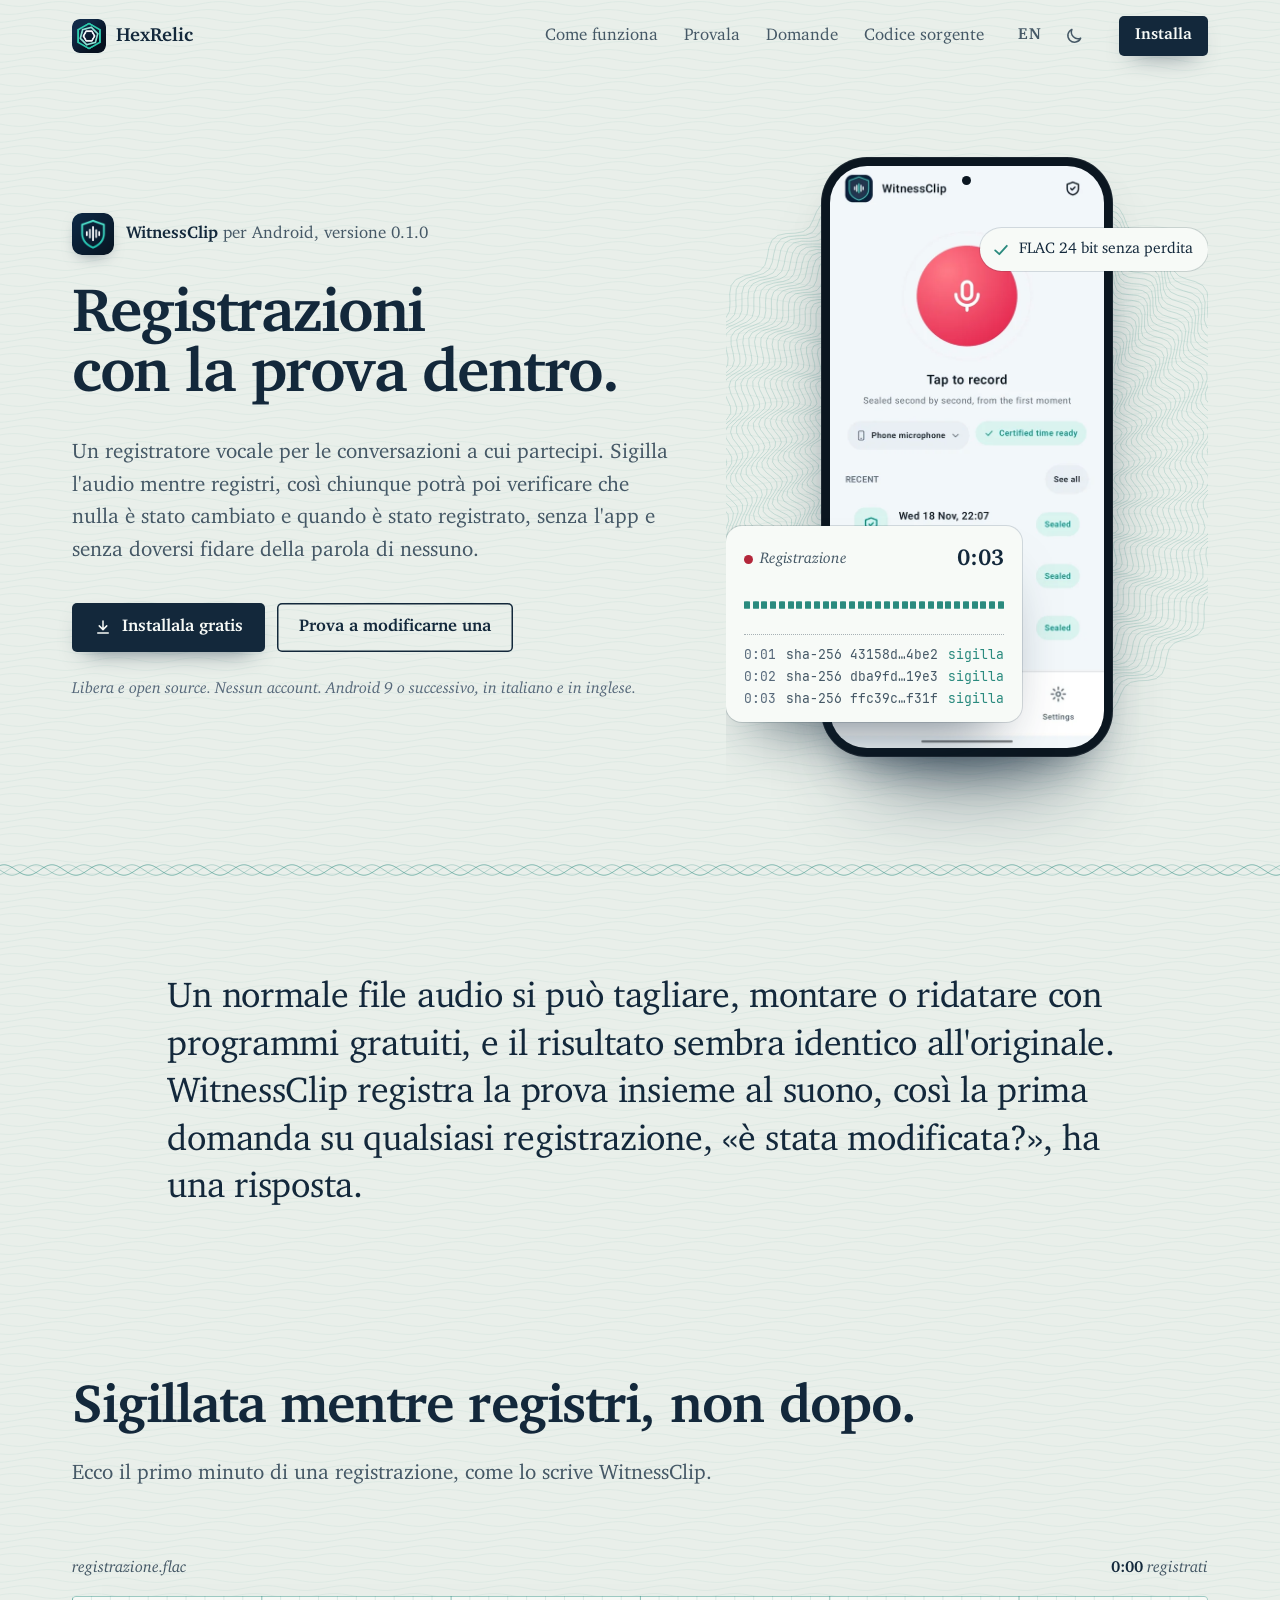
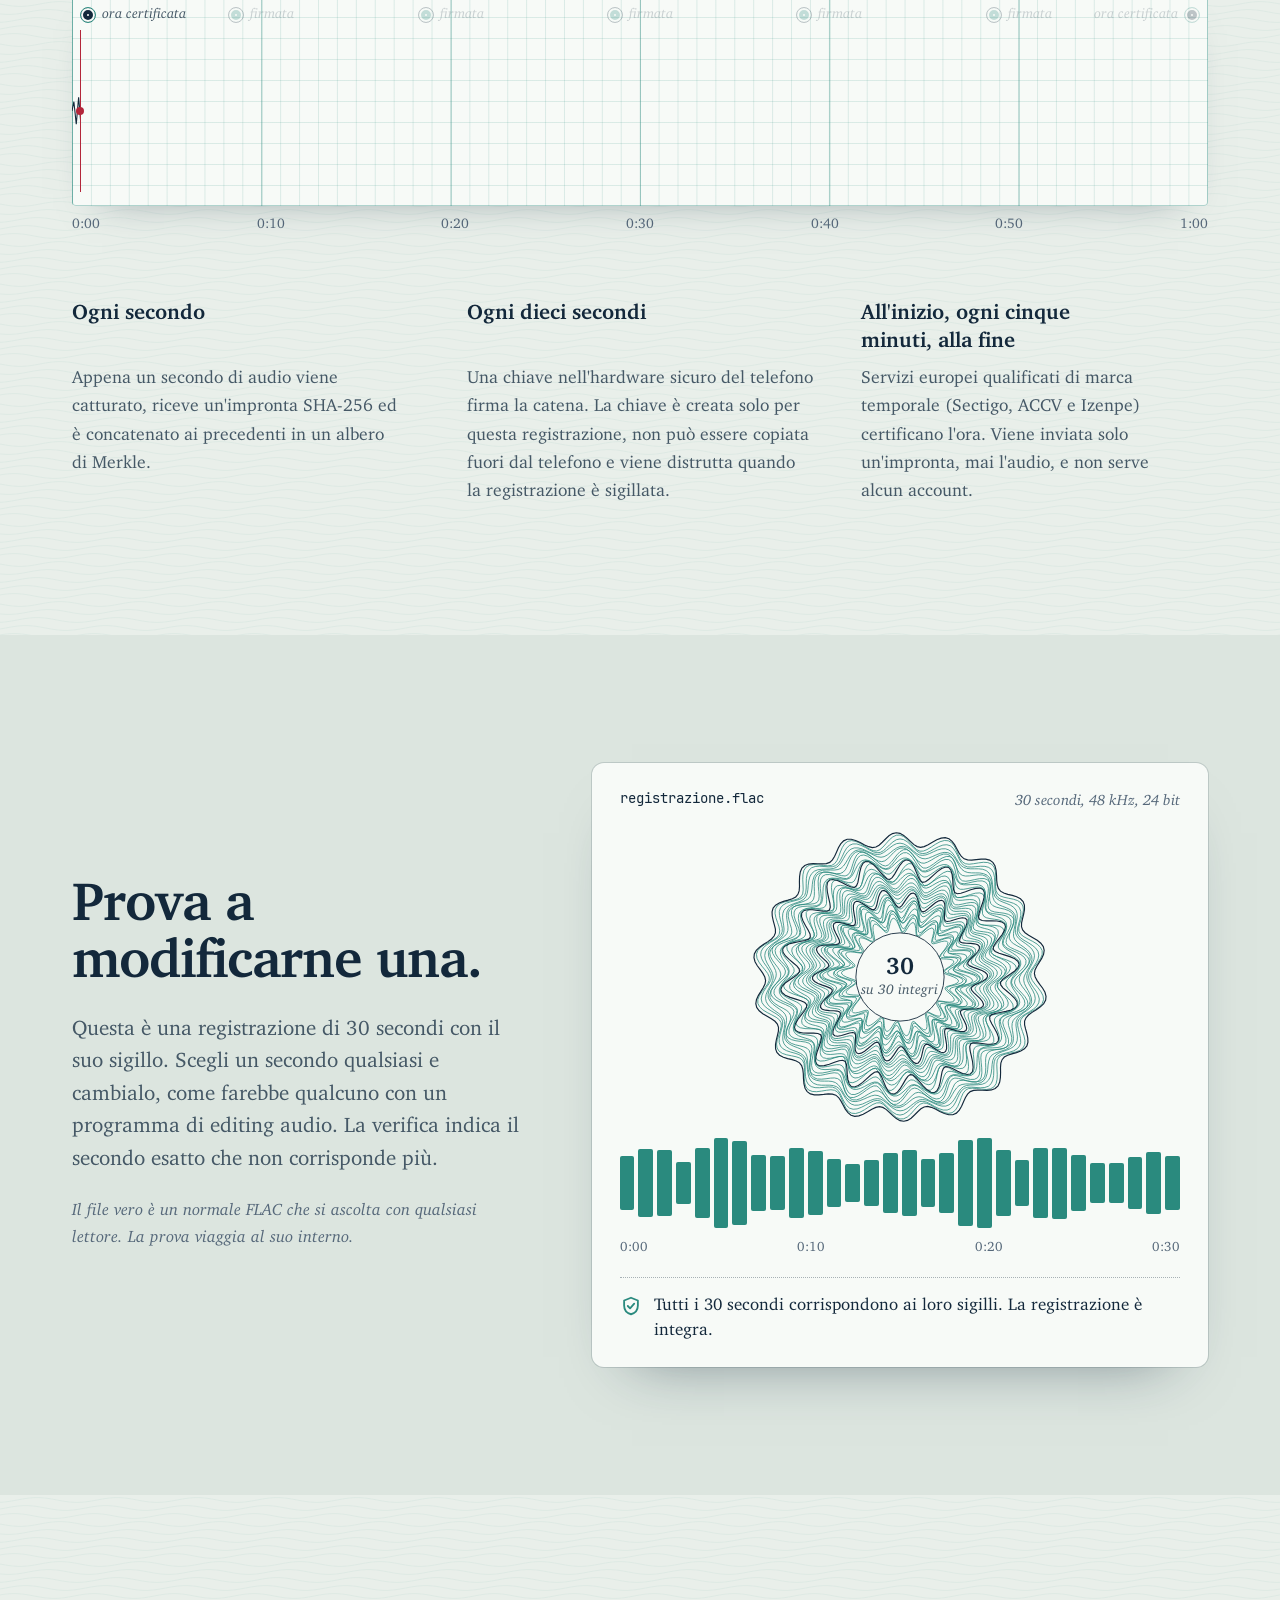
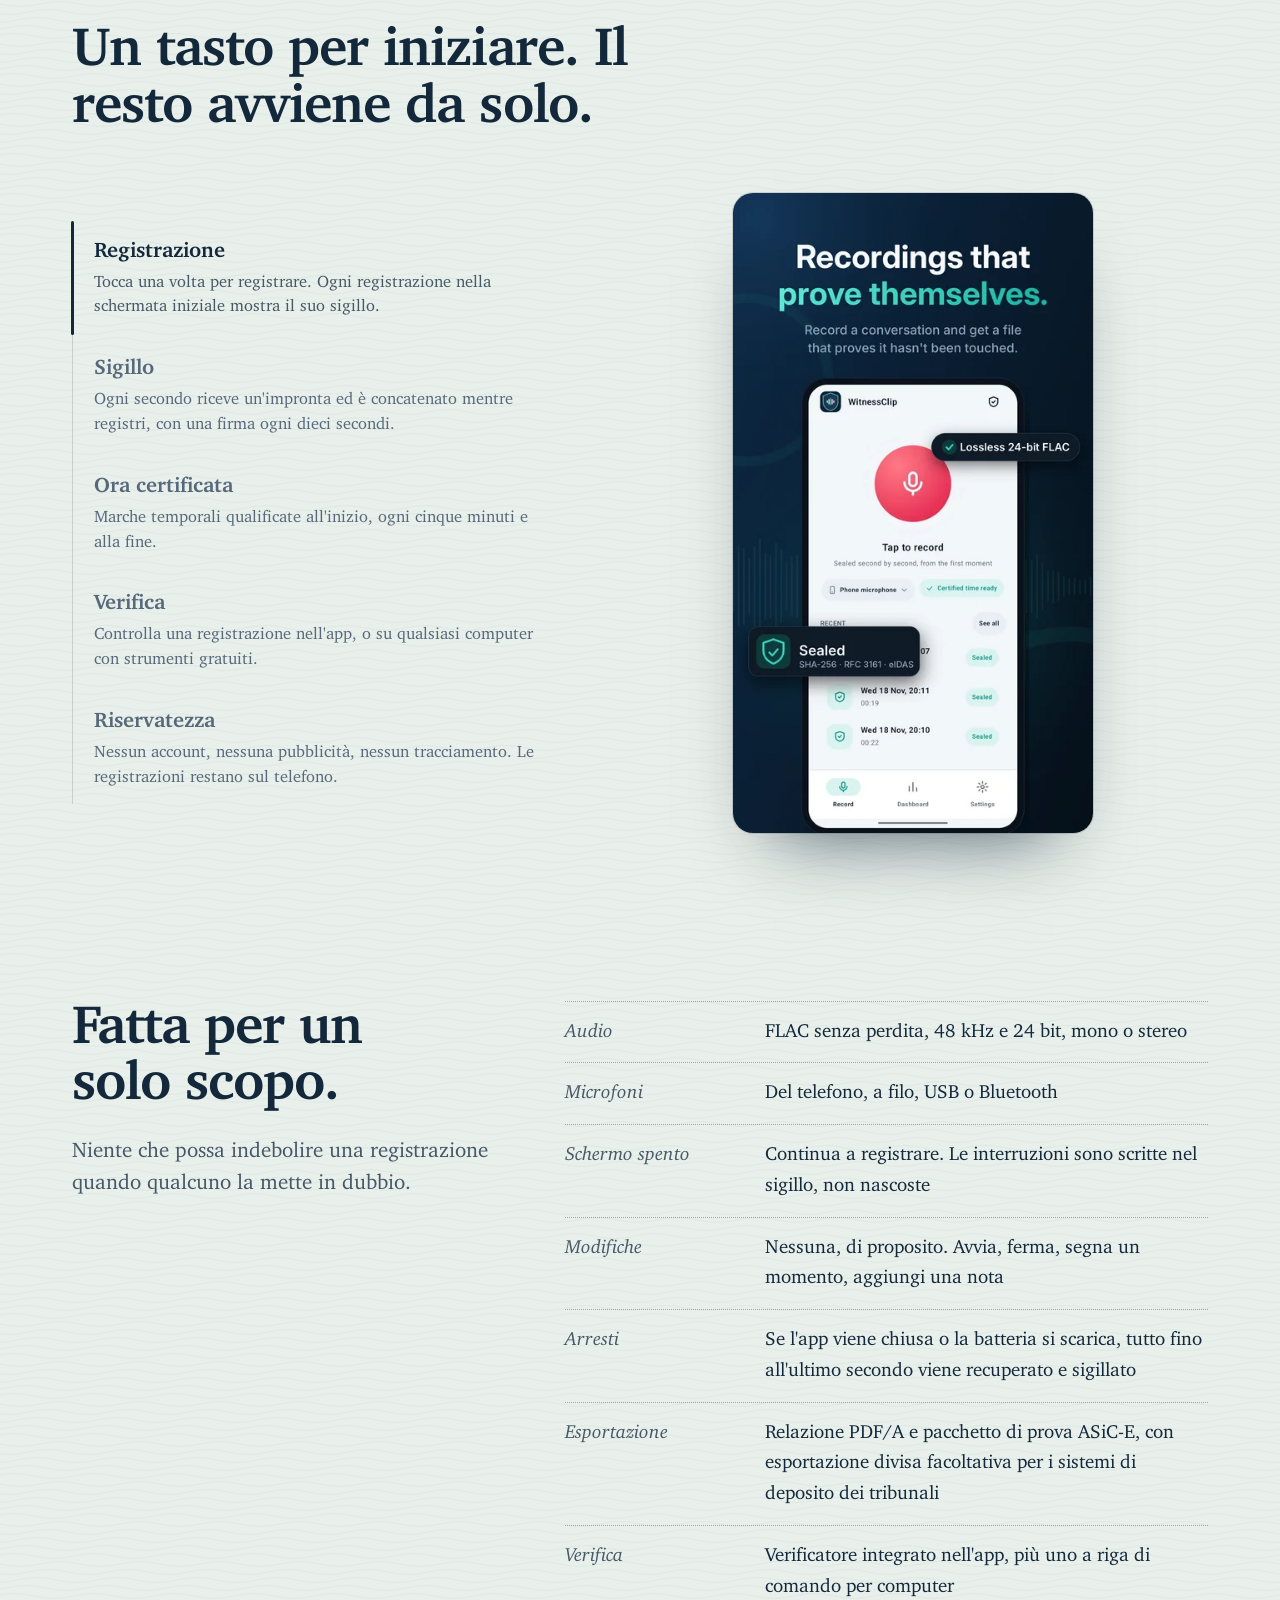
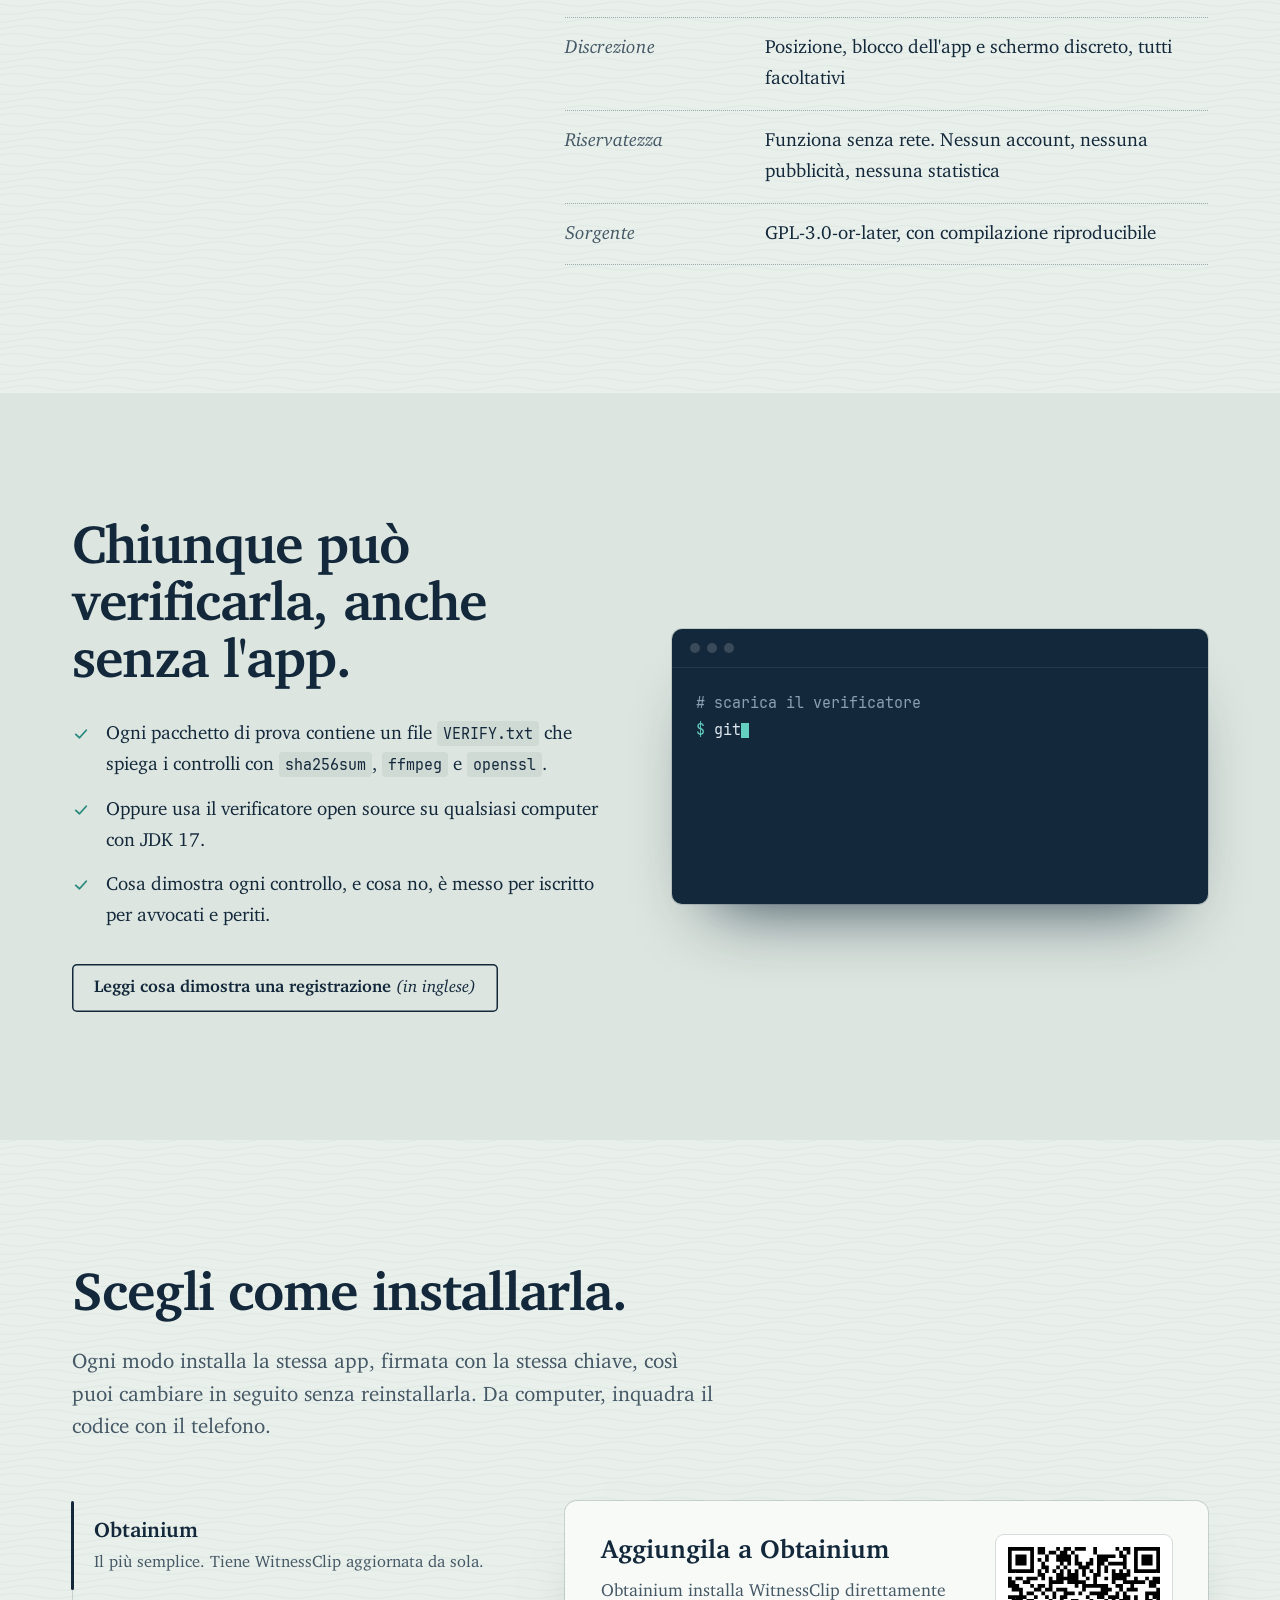
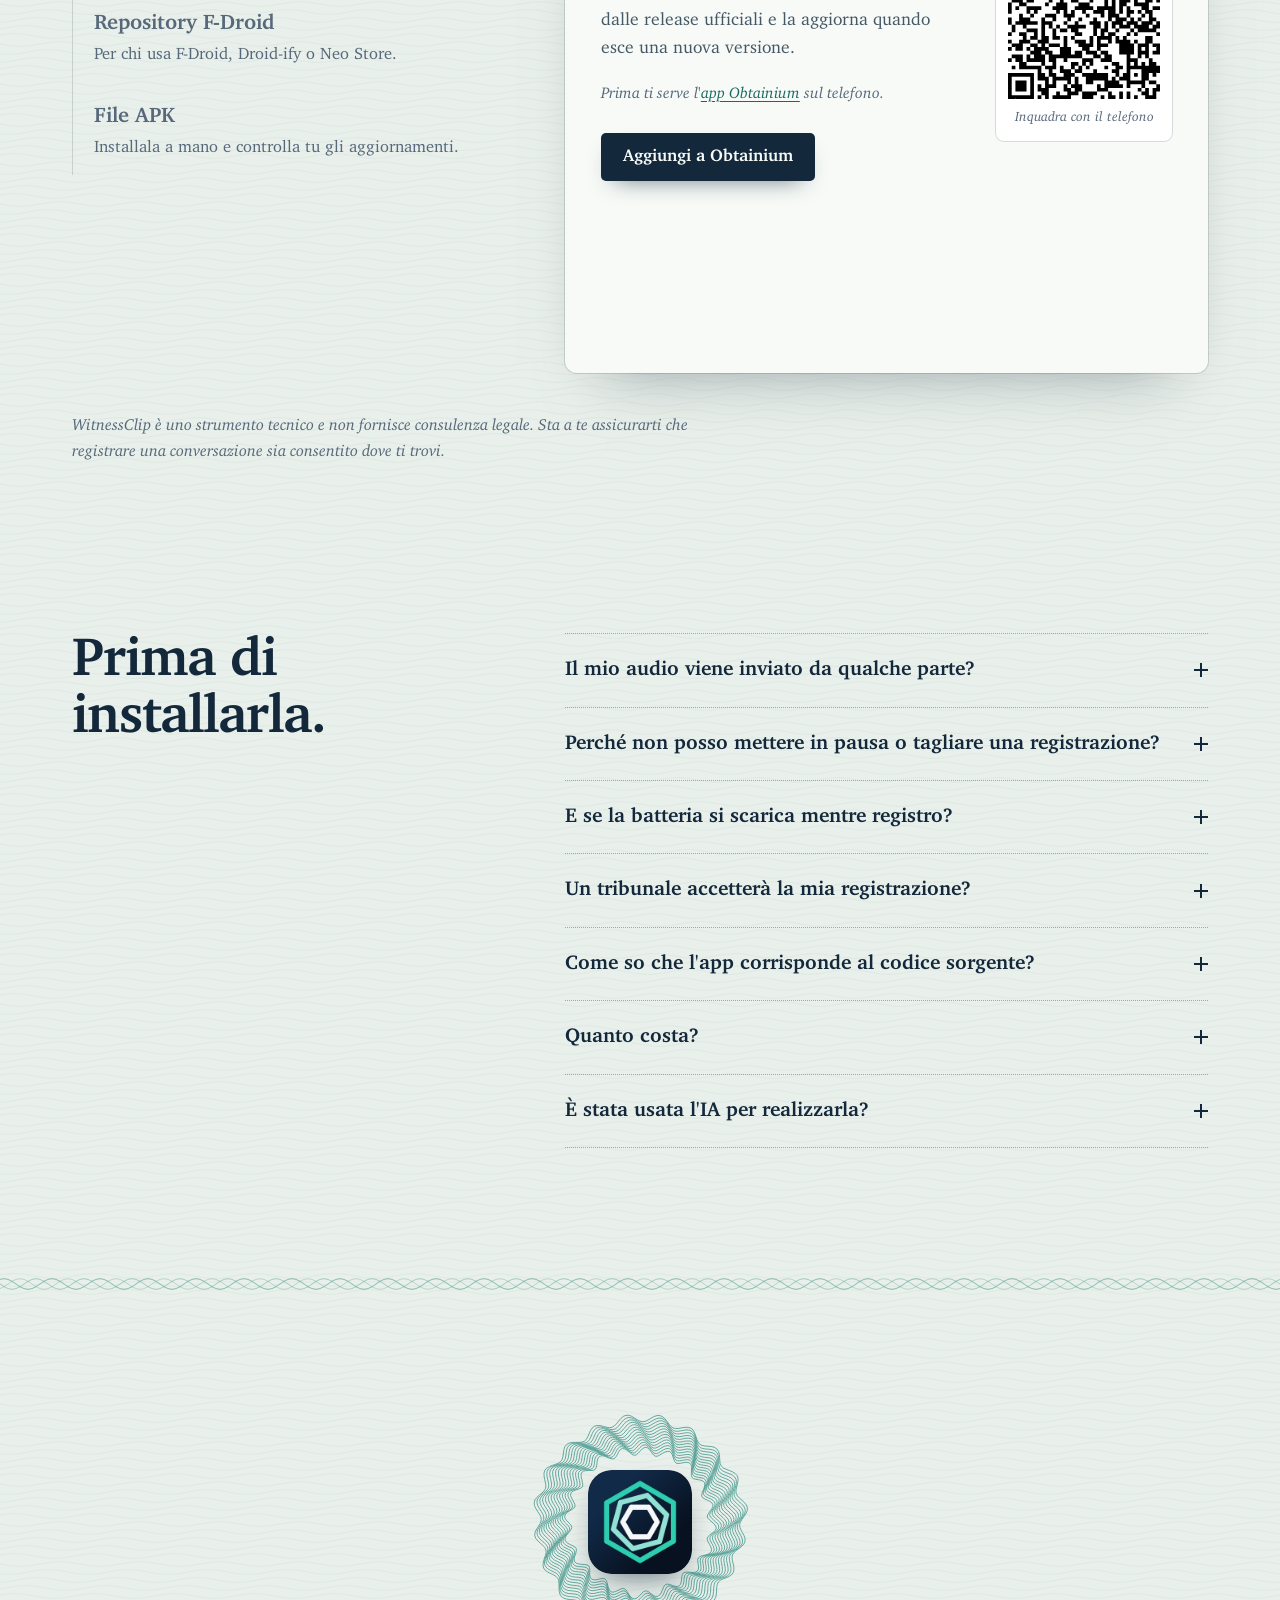
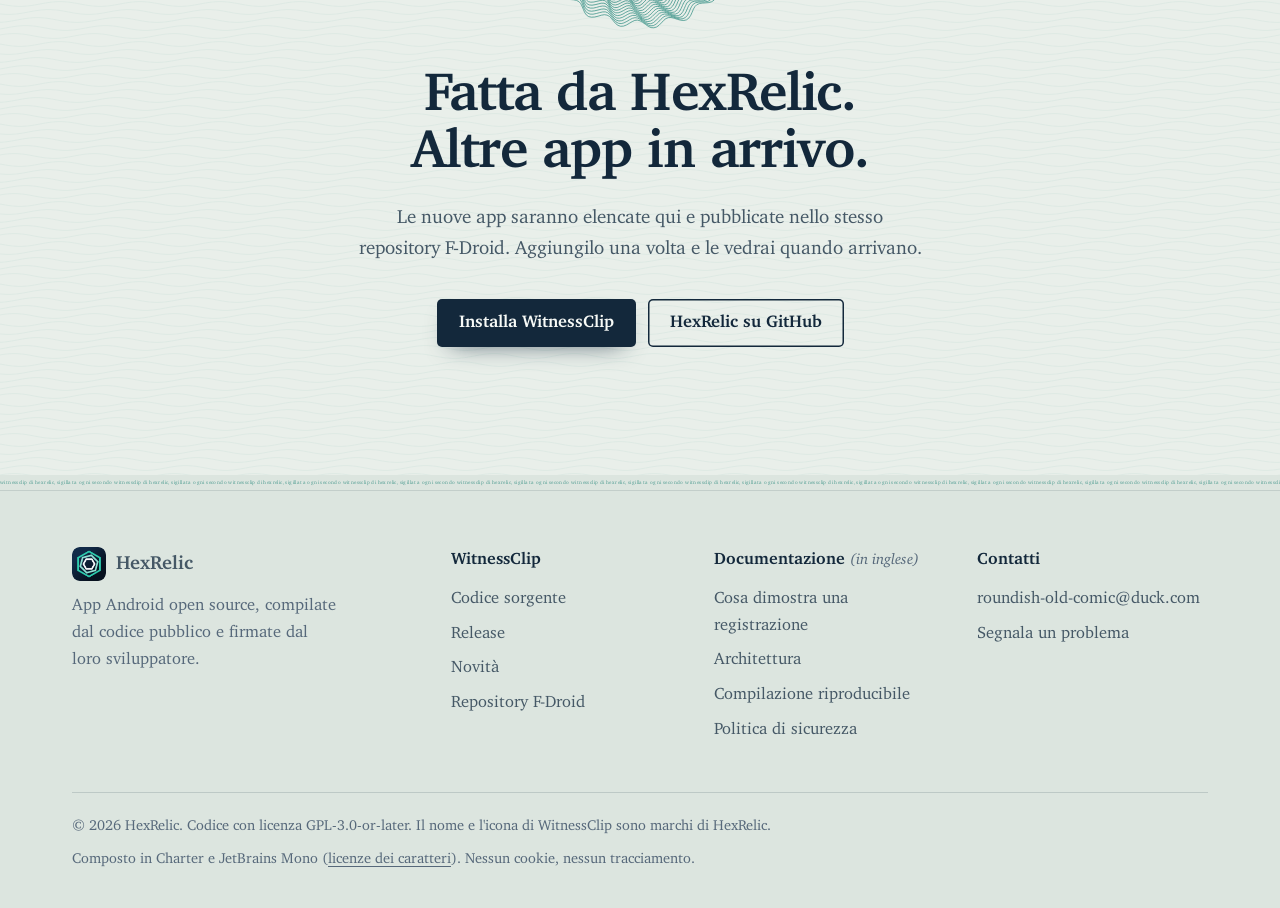
==== it/index.html @ 00e24122 "HexRelic website: WitnessClip landing page in English and Italian Signed-off-by: HexRelic <358402837" ====
<!doctype html>
<html lang="it">
<head>
<meta charset="utf-8">
<meta name="viewport" content="width=device-width, initial-scale=1">
<title>WitnessClip: registratore vocale Android per prove verificabili | HexRelic</title>
<meta name="description" content="WitnessClip è un registratore vocale per Android, libero e open source, che sigilla ogni registrazione con firme hardware e marche temporali qualificate UE, così chiunque può verificare che non è stata modificata.">
<link rel="canonical" href="https://hexrelic.github.io/it/">
<link rel="alternate" hreflang="en" href="https://hexrelic.github.io/">
<link rel="alternate" hreflang="it" href="https://hexrelic.github.io/it/">
<link rel="alternate" hreflang="x-default" href="https://hexrelic.github.io/">
<link rel="icon" type="image/png" href="../favicon.png">
<meta name="theme-color" content="#e9efea" media="(prefers-color-scheme: light)">
<meta name="theme-color" content="#0f1c28" media="(prefers-color-scheme: dark)">

<meta property="og:type" content="website">
<meta property="og:site_name" content="HexRelic">
<meta property="og:locale" content="it_IT">
<meta property="og:locale:alternate" content="en_GB">
<meta property="og:title" content="WitnessClip: registrazioni con la prova dentro">
<meta property="og:description" content="Registratore vocale per Android, libero e open source, che sigilla ogni registrazione così chiunque può verificare che non è stata modificata.">
<meta property="og:url" content="https://hexrelic.github.io/it/">
<meta property="og:image" content="https://hexrelic.github.io/assets/og-image.png">
<meta property="og:image:width" content="1024">
<meta property="og:image:height" content="500">
<meta name="twitter:card" content="summary_large_image">

<script>
/* prima del primo disegno: tema salvato, e inglese per chi lo ha scelto */
(function () {
  var d = document.documentElement; d.classList.add("js");
  try {
    var t = localStorage.getItem("theme"); if (t) d.dataset.theme = t;
    if (localStorage.getItem("lang") === "en") location.replace("../" + location.hash);
  } catch (e) {}
})();
</script>
<link rel="preload" href="../fonts/charter-bold.woff2" as="font" type="font/woff2" crossorigin>
<link rel="preload" href="../fonts/charter-regular.woff2" as="font" type="font/woff2" crossorigin>
<link rel="stylesheet" href="../assets/site.css">

<script type="application/ld+json">
{
  "@context": "https://schema.org",
  "@type": "SoftwareApplication",
  "name": "WitnessClip",
  "operatingSystem": "Android 9+",
  "applicationCategory": "UtilitiesApplication",
  "description": "Registratore vocale per Android che sigilla ogni registrazione con firme hardware e marche temporali qualificate UE, così chiunque può verificare che non è stata modificata.",
  "url": "https://hexrelic.github.io/it/",
  "image": "https://hexrelic.github.io/assets/witnessclip-icon.png",
  "screenshot": "https://hexrelic.github.io/assets/shot-1.webp",
  "downloadUrl": "https://github.com/HexRelic/WitnessClip/releases",
  "softwareVersion": "0.1.0",
  "inLanguage": ["it", "en"],
  "license": "https://www.gnu.org/licenses/gpl-3.0.html",
  "isAccessibleForFree": true,
  "offers": { "@type": "Offer", "price": "0", "priceCurrency": "EUR" },
  "author": { "@type": "Person", "name": "HexRelic", "url": "https://github.com/HexRelic" }
}
</script>
</head>
<body>

<header class="top" id="top-bar">
  <div class="wrap">
    <a class="brand" href="#"><img src="../assets/hexrelic-seal.png" width="256" height="256" alt="">HexRelic</a>
    <nav aria-label="Principale">
      <a href="#how">Come funziona</a>
      <a href="#try">Provala</a>
      <a href="#faq">Domande</a>
      <a class="keep" href="https://github.com/HexRelic/WitnessClip">Codice sorgente</a>
    </nav>
    <div class="prefs">
      <a class="lang" href="../" hreflang="en" lang="en" data-lang="en" title="Read in English" aria-label="Read in English">EN</a>
      <button class="theme" id="theme" type="button" aria-label="Cambia tema">
        <svg class="moon" viewBox="0 0 24 24" aria-hidden="true"><path d="M20 14.5A8 8 0 0 1 9.5 4a8 8 0 1 0 10.5 10.5z"/></svg>
        <svg class="sun" viewBox="0 0 24 24" aria-hidden="true"><circle cx="12" cy="12" r="4"/><path d="M12 2.5v2M12 19.5v2M2.5 12h2M19.5 12h2M5.3 5.3l1.4 1.4M17.3 17.3l1.4 1.4M5.3 18.7l1.4-1.4M17.3 6.7l1.4-1.4"/></svg>
      </button>
    </div>
    <a class="btn btn-ink btn-sm" href="#install">Installa</a>
  </div>
</header>

<main>

  <!-- hero -->
  <div class="hero">
    <div class="wrap">
      <div>
        <div class="app"><img src="../assets/witnessclip-icon.png" width="192" height="192" alt=""><span><b>WitnessClip</b> per Android, versione 0.1.0</span></div>
        <h1><span>Registrazioni</span> <span>con la prova dentro.</span></h1>
        <p class="lead">Un registratore vocale per le conversazioni a cui partecipi. Sigilla l'audio mentre registri,
          così chiunque potrà poi verificare che nulla è stato cambiato e quando è stato registrato, senza l'app e
          senza doversi fidare della parola di nessuno.</p>
        <div class="ctas">
          <a class="btn btn-ink" href="#install"><svg viewBox="0 0 24 24" aria-hidden="true"><path d="M12 4v11M7 10.5l5 5 5-5M5 20h14"/></svg>Installala gratis</a>
          <a class="btn btn-line" href="#try">Prova a modificarne una</a>
        </div>
        <p class="fine">Libera e open source. Nessun account. Android 9 o successivo, in italiano e in inglese.</p>
      </div>

      <figure class="hero-visual" id="hero-visual">
        <svg class="watermark" viewBox="-320 -320 640 640" aria-hidden="true"><g id="watermark"></g></svg>
        <div class="phone"><img src="../assets/screen-record.webp" width="564" height="1197" fetchpriority="high"
          alt="Schermata iniziale di WitnessClip: un grande tasto per registrare, il microfono scelto e le registrazioni recenti segnate come sigillate"></div>
        <div class="chip" aria-hidden="true"><svg viewBox="0 0 24 24"><path d="M5 12.5 10 17l9-10"/></svg>FLAC 24 bit senza perdita</div>
        <div class="live" aria-hidden="true">
          <div class="live-top"><span class="rec"><i></i>Registrazione</span><span class="live-clock" id="live-clock">0:00</span></div>
          <div class="live-wave" id="live-wave"></div>
          <ul class="live-log" id="live-log"></ul>
        </div>
      </figure>
    </div>
  </div>

  <div class="band" aria-hidden="true"></div>

  <div class="statement">
    <div class="wrap">
      <p>Un normale file audio si può tagliare, montare o ridatare con programmi gratuiti, e il risultato sembra
        identico all'originale. WitnessClip registra la prova insieme al suono, così la prima domanda su qualsiasi
        registrazione, «è stata modificata?», ha una risposta.</p>
    </div>
  </div>

  <!-- come funziona -->
  <section class="sec" id="how">
    <div class="wrap">
      <h2>Sigillata mentre registri, non dopo.</h2>
      <p class="lede">Ecco il primo minuto di una registrazione, come lo scrive WitnessClip.</p>

      <div class="chart" id="chart">
        <div class="chart-head"><span>registrazione.flac</span><span id="chart-state"><b>0:00</b> registrati</span></div>
        <div class="paper" id="paper">
          <svg class="trace" viewBox="0 0 1200 140" preserveAspectRatio="none" aria-hidden="true">
            <defs><clipPath id="trace-clip"><rect id="trace-rect" x="0" y="0" width="0" height="140"/></clipPath></defs>
            <path id="trace-path" clip-path="url(#trace-clip)" d=""/>
          </svg>
          <div class="pen" id="pen" style="left:0"></div>
        </div>
        <div class="axis"><span>0:00</span><span>0:10</span><span>0:20</span><span>0:30</span><span>0:40</span><span>0:50</span><span>1:00</span></div>
        <div class="legend" aria-hidden="true"><span><i class="ts"></i>ora certificata</span><span><i></i>firmata</span></div>
      </div>

      <div class="cadence">
        <div>
          <h3>Ogni secondo</h3>
          <p>Appena un secondo di audio viene catturato, riceve un'impronta SHA-256 ed è concatenato ai precedenti
            in un albero di Merkle.</p>
        </div>
        <div>
          <h3>Ogni dieci secondi</h3>
          <p>Una chiave nell'hardware sicuro del telefono firma la catena. La chiave è creata solo per questa
            registrazione, non può essere copiata fuori dal telefono e viene distrutta quando la registrazione è
            sigillata.</p>
        </div>
        <div>
          <h3>All'inizio, ogni cinque minuti, alla fine</h3>
          <p>Servizi europei qualificati di marca temporale (Sectigo, ACCV e Izenpe) certificano l'ora. Viene
            inviata solo un'impronta, mai l'audio, e non serve alcun account.</p>
        </div>
      </div>
    </div>
  </section>

  <!-- provala -->
  <section class="sec try" id="try">
    <div class="wrap">
      <div>
        <h2>Prova a modificarne una.</h2>
        <p class="lede">Questa è una registrazione di 30 secondi con il suo sigillo. Scegli un secondo qualsiasi e
          cambialo, come farebbe qualcuno con un programma di editing audio. La verifica indica il secondo esatto
          che non corrisponde più.</p>
        <p class="hint">Il file vero è un normale FLAC che si ascolta con qualsiasi lettore. La prova viaggia al suo
          interno.</p>
      </div>
      <div class="bench">
        <div class="bench-top"><b>registrazione.flac</b><span>30 secondi, 48 kHz, 24 bit</span></div>
        <div class="mini-box">
          <svg class="rosette" viewBox="-170 -170 340 340" aria-hidden="true">
            <g class="rings" id="mini-rings"></g>
            <circle class="disc" r="50"/>
          </svg>
          <div class="mini-dial" aria-hidden="true"><span><b id="mini-n">30</b>su 30 integri</span></div>
          <div class="stamp" id="stamp" aria-hidden="true"></div>
        </div>
        <div class="wave" id="wave" role="group" aria-label="I secondi della registrazione. Attivane uno per modificarlo."></div>
        <div class="wave-axis" aria-hidden="true"><span>0:00</span><span>0:10</span><span>0:20</span><span>0:30</span></div>
        <div class="verdict" id="verdict" aria-live="polite">
          <svg viewBox="0 0 24 24" id="v-icon" aria-hidden="true"><path d="M12 3l7.5 3v5.5c0 4.6-3.2 8.3-7.5 9.5-4.3-1.2-7.5-4.9-7.5-9.5V6z"/><path d="M8.5 12l2.5 2.5 4.5-5"/></svg>
          <span class="msg" id="v-msg">Tutti i 30 secondi corrispondono ai loro sigilli. La registrazione è integra.</span>
          <button type="button" id="v-reset" hidden>Annulla le modifiche</button>
        </div>
      </div>
    </div>
  </section>

  <!-- schermate -->
  <section class="sec screens">
    <div class="wrap">
      <h2>Un tasto per iniziare. Il resto avviene da solo.</h2>
      <div class="viewer-wrap">
        <div class="tabs" role="tablist" aria-label="Schermate dell'app" aria-orientation="vertical" id="shot-tabs">
          <span class="ind" aria-hidden="true"></span>
          <button role="tab" id="st-1" aria-controls="sf-1" aria-selected="true"><b>Registrazione</b><span>Tocca una volta per registrare. Ogni registrazione nella schermata iniziale mostra il suo sigillo.</span></button>
          <button role="tab" id="st-2" aria-controls="sf-2" aria-selected="false" tabindex="-1"><b>Sigillo</b><span>Ogni secondo riceve un'impronta ed è concatenato mentre registri, con una firma ogni dieci secondi.</span></button>
          <button role="tab" id="st-3" aria-controls="sf-3" aria-selected="false" tabindex="-1"><b>Ora certificata</b><span>Marche temporali qualificate all'inizio, ogni cinque minuti e alla fine.</span></button>
          <button role="tab" id="st-4" aria-controls="sf-4" aria-selected="false" tabindex="-1"><b>Verifica</b><span>Controlla una registrazione nell'app, o su qualsiasi computer con strumenti gratuiti.</span></button>
          <button role="tab" id="st-5" aria-controls="sf-5" aria-selected="false" tabindex="-1"><b>Riservatezza</b><span>Nessun account, nessuna pubblicità, nessun tracciamento. Le registrazioni restano sul telefono.</span></button>
        </div>
        <div class="viewer">
          <figure class="active" id="sf-1" role="tabpanel" aria-labelledby="st-1"><img src="../assets/shot-1.webp" width="432" height="768" loading="lazy" alt="Schermata iniziale con il tasto per registrare e un elenco di registrazioni sigillate"><figcaption><b>Registrazione</b>Tocca una volta per registrare. Ogni registrazione mostra il suo sigillo.</figcaption></figure>
          <figure id="sf-2" role="tabpanel" aria-labelledby="st-2"><img src="../assets/shot-2.webp" width="432" height="768" loading="lazy" alt="Schermata di registrazione con un'impronta per ogni secondo"><figcaption><b>Sigillo</b>Ogni secondo con la sua impronta, firmato ogni dieci secondi.</figcaption></figure>
          <figure id="sf-3" role="tabpanel" aria-labelledby="st-3"><img src="../assets/shot-3.webp" width="432" height="768" loading="lazy" alt="Ore certificate da servizi qualificati UE"><figcaption><b>Ora certificata</b>Marche temporali qualificate all'inizio, ogni cinque minuti e alla fine.</figcaption></figure>
          <figure id="sf-4" role="tabpanel" aria-labelledby="st-4"><img src="../assets/shot-4.webp" width="432" height="768" loading="lazy" alt="Verifica di una registrazione: originale, nemmeno un campione modificato"><figcaption><b>Verifica</b>Nell'app, o su qualsiasi computer con strumenti gratuiti.</figcaption></figure>
          <figure id="sf-5" role="tabpanel" aria-labelledby="st-5"><img src="../assets/shot-5.webp" width="432" height="768" loading="lazy" alt="Impostazioni: nessun account, nessuna pubblicità, nessun tracciamento, funziona senza rete"><figcaption><b>Riservatezza</b>Nessun account, nessuna pubblicità, nessun tracciamento.</figcaption></figure>
        </div>
      </div>
    </div>
  </section>

  <!-- caratteristiche -->
  <section class="sec" id="features" style="padding-top:40px">
    <div class="wrap spec-wrap">
      <div>
        <h2>Fatta per un solo scopo.</h2>
        <p class="lede">Niente che possa indebolire una registrazione quando qualcuno la mette in dubbio.</p>
      </div>
      <dl class="spec">
        <div><dt>Audio</dt><dd>FLAC senza perdita, 48 kHz e 24 bit, mono o stereo</dd></div>
        <div><dt>Microfoni</dt><dd>Del telefono, a filo, USB o Bluetooth</dd></div>
        <div><dt>Schermo spento</dt><dd>Continua a registrare. Le interruzioni sono scritte nel sigillo, non nascoste</dd></div>
        <div><dt>Modifiche</dt><dd>Nessuna, di proposito. Avvia, ferma, segna un momento, aggiungi una nota</dd></div>
        <div><dt>Arresti</dt><dd>Se l'app viene chiusa o la batteria si scarica, tutto fino all'ultimo secondo viene recuperato e sigillato</dd></div>
        <div><dt>Esportazione</dt><dd>Relazione PDF/A e pacchetto di prova ASiC-E, con esportazione divisa facoltativa per i sistemi di deposito dei tribunali</dd></div>
        <div><dt>Verifica</dt><dd>Verificatore integrato nell'app, più uno a riga di comando per computer</dd></div>
        <div><dt>Discrezione</dt><dd>Posizione, blocco dell'app e schermo discreto, tutti facoltativi</dd></div>
        <div><dt>Riservatezza</dt><dd>Funziona senza rete. Nessun account, nessuna pubblicità, nessuna statistica</dd></div>
        <div><dt>Sorgente</dt><dd>GPL-3.0-or-later, con compilazione riproducibile</dd></div>
      </dl>
    </div>
  </section>

  <!-- verifica -->
  <section class="sec verify">
    <div class="wrap">
      <div>
        <h2>Chiunque può verificarla, anche senza l'app.</h2>
        <ul class="ticks">
          <li><svg viewBox="0 0 24 24" aria-hidden="true"><path d="M5 12.5 10 17l9-10"/></svg><span>Ogni pacchetto di prova contiene un file <code>VERIFY.txt</code> che spiega i controlli con <code>sha256sum</code>, <code>ffmpeg</code> e <code>openssl</code>.</span></li>
          <li><svg viewBox="0 0 24 24" aria-hidden="true"><path d="M5 12.5 10 17l9-10"/></svg><span>Oppure usa il verificatore open source su qualsiasi computer con JDK 17.</span></li>
          <li><svg viewBox="0 0 24 24" aria-hidden="true"><path d="M5 12.5 10 17l9-10"/></svg><span>Cosa dimostra ogni controllo, e cosa no, è messo per iscritto per avvocati e periti.</span></li>
        </ul>
        <a class="btn btn-line" href="https://github.com/HexRelic/WitnessClip/blob/HEAD/docs/TRIAL-GUARANTEES.md" hreflang="en"><span>Leggi cosa dimostra una registrazione <span class="en-only">(in inglese)</span></span></a>
      </div>
      <div class="term" role="img" aria-label="Comandi per verificare una registrazione su un computer: clona il repository di WitnessClip, poi avvia il verificatore su registrazione.flac">
        <div class="term-bar"><i></i><i></i><i></i></div>
<pre id="term"><span class="c"># scarica il verificatore</span>
<span class="p">$ </span>git clone https://github.com/HexRelic/WitnessClip
<span class="p">$ </span>cd WitnessClip

<span class="c"># verifica una registrazione</span>
<span class="p">$ </span>./gradlew :core:run --args="registrazione.flac"
<span class="p">$ </span><span class="cursor"></span></pre>
      </div>
    </div>
  </section>

  <!-- installa -->
  <section class="sec" id="install">
    <div class="wrap">
      <h2>Scegli come installarla.</h2>
      <p class="lede">Ogni modo installa la stessa app, firmata con la stessa chiave, così puoi cambiare in seguito
        senza reinstallarla. Da computer, inquadra il codice con il telefono.</p>

      <div class="installer">
        <div class="tabs" role="tablist" aria-label="Modi per installarla" aria-orientation="vertical" id="way-tabs">
          <span class="ind" aria-hidden="true"></span>
          <button role="tab" id="wt-1" aria-controls="wp-1" aria-selected="true"><b>Obtainium</b><span>Il più semplice. Tiene WitnessClip aggiornata da sola.</span></button>
          <button role="tab" id="wt-2" aria-controls="wp-2" aria-selected="false" tabindex="-1"><b>Repository F-Droid</b><span>Per chi usa F-Droid, Droid-ify o Neo Store.</span></button>
          <button role="tab" id="wt-3" aria-controls="wp-3" aria-selected="false" tabindex="-1"><b>File APK</b><span>Installala a mano e controlla tu gli aggiornamenti.</span></button>
        </div>
        <div class="panels">
          <div class="panel" id="wp-1" role="tabpanel" aria-labelledby="wt-1">
            <div>
              <h3>Aggiungila a Obtainium</h3>
              <p>Obtainium installa WitnessClip direttamente dalle release ufficiali e la aggiorna quando esce una
                nuova versione.</p>
              <p class="note">Prima ti serve l'<a href="https://obtainium.imranr.dev/">app Obtainium</a> sul telefono.</p>
              <a class="btn btn-ink" href="https://apps.obtainium.imranr.dev/redirect?r=obtainium://add/https://github.com/HexRelic/WitnessClip">Aggiungi a Obtainium</a>
            </div>
            <div class="qr"><img src="../assets/qr-obtainium.svg" width="168" height="168" alt="Codice QR: aggiungi WitnessClip a Obtainium"><span>Inquadra con il telefono</span></div>
          </div>
          <div class="panel" id="wp-2" role="tabpanel" aria-labelledby="wt-2" hidden>
            <div>
              <h3>Aggiungi il repository HexRelic</h3>
              <p>Aggiungilo una volta in F-Droid, Droid-ify o Neo Store. WitnessClip si aggiornerà come qualsiasi
                altra app, e lì compariranno anche le future app di HexRelic.</p>
              <p class="note">Il tuo store mostrerà questa impronta. Deve corrispondere:</p>
              <div class="fp"><code id="fp">BB1709DC3912D984DF24876838BCF2A168500F2072516125BA6C3BF942E1731E</code><button type="button" id="fp-copy">Copia</button></div>
              <a class="btn btn-ink" href="https://fdroid.link/#https://hexrelic.github.io/fdroid/repo?fingerprint=BB1709DC3912D984DF24876838BCF2A168500F2072516125BA6C3BF942E1731E">Aggiungi il repository</a>
            </div>
            <div class="qr"><img src="../assets/qr-fdroid.svg" width="168" height="168" alt="Codice QR: aggiungi il repository F-Droid di HexRelic"><span>Inquadra con il telefono</span></div>
          </div>
          <div class="panel" id="wp-3" role="tabpanel" aria-labelledby="wt-3" hidden>
            <div>
              <h3>Scarica l'APK</h3>
              <p>Scarica l'APK dalla pagina delle release e aprilo sul telefono. Dovrai controllare tu se escono
                nuove versioni.</p>
              <p class="note">Puoi confrontare il certificato di firma con quello nelle
                <a href="https://github.com/HexRelic/WitnessClip/blob/HEAD/docs/REPRODUCIBLE.md" hreflang="en">note di compilazione</a> (in inglese).</p>
              <a class="btn btn-ink" href="https://github.com/HexRelic/WitnessClip/releases">Vai alle release</a>
            </div>
            <div class="qr"><img src="../assets/qr-releases.svg" width="168" height="168" alt="Codice QR: pagina delle release di WitnessClip"><span>Inquadra con il telefono</span></div>
          </div>
        </div>
      </div>
      <p class="legal-note">WitnessClip è uno strumento tecnico e non fornisce consulenza legale. Sta a te
        assicurarti che registrare una conversazione sia consentito dove ti trovi.</p>
    </div>
  </section>

  <!-- domande -->
  <section class="sec" id="faq" style="padding-top:40px">
    <div class="wrap faq-wrap">
      <h2>Prima di installarla.</h2>
      <div class="faq">
        <details>
          <summary>Il mio audio viene inviato da qualche parte?<span class="x" aria-hidden="true"></span></summary>
          <p>No. Per ottenere l'ora certificata, l'app invia ai servizi di marca temporale solo un'impronta
            dell'audio, mai l'audio stesso. Quei servizi sono gratuiti e non richiedono un account. Le registrazioni
            restano sul telefono finché non le esporti.</p>
        </details>
        <details>
          <summary>Perché non posso mettere in pausa o tagliare una registrazione?<span class="x" aria-hidden="true"></span></summary>
          <p>Perché una pausa o un taglio è proprio ciò che qualcuno metterebbe in dubbio in seguito. Puoi invece
            segnare un momento o aggiungere una nota, e le interruzioni vengono scritte nel sigillo invece di essere
            nascoste.</p>
        </details>
        <details>
          <summary>E se la batteria si scarica mentre registro?<span class="x" aria-hidden="true"></span></summary>
          <p>La registrazione non va persa. Tutto fino all'ultimo secondo viene recuperato e sigillato al successivo
            avvio dell'app, e segnato come interrotto. Lo stesso succede se il sistema chiude l'app.</p>
        </details>
        <details>
          <summary>Un tribunale accetterà la mia registrazione?<span class="x" aria-hidden="true"></span></summary>
          <p>Lo decide il tribunale. WitnessClip permette di dimostrare che un file non è stato modificato e quando
            è stato creato.
            <a href="https://github.com/HexRelic/WitnessClip/blob/HEAD/docs/TRIAL-GUARANTEES.md" hreflang="en">Cosa dimostra una registrazione</a>
            (in inglese) spiega cosa stabilisce ogni controllo e cosa no. L'app non fornisce consulenza legale, e
            sta a te assicurarti che registrare sia consentito dove ti trovi.</p>
        </details>
        <details>
          <summary>Come so che l'app corrisponde al codice sorgente?<span class="x" aria-hidden="true"></span></summary>
          <p>Le versioni pubblicate sono riproducibili: compilando la stessa versione dal codice pubblico si ottiene
            un'app identica byte per byte, così chiunque può confermare che l'app pubblicata viene da quel codice.</p>
        </details>
        <details>
          <summary>Quanto costa?<span class="x" aria-hidden="true"></span></summary>
          <p>Niente. WitnessClip è libera e open source con licenza GNU GPL, versione 3 o successiva, senza
            pubblicità e senza acquisti in-app.</p>
        </details>
        <details>
          <summary>È stata usata l'IA per realizzarla?<span class="x" aria-hidden="true"></span></summary>
          <p>HexRelic sviluppa l'app con l'aiuto di LLM, per velocizzare sviluppo, test e correzioni. L'app non contiene alcuna IA: le registrazioni non vengono mai analizzate,
            trascritte, migliorate o alterate.</p>
        </details>
      </div>
    </div>
  </section>

  <div class="band" aria-hidden="true"></div>

  <!-- chiusura -->
  <section class="outro">
    <div class="wrap">
      <div class="outro-seal">
        <svg viewBox="-110 -110 220 220" aria-hidden="true"><g id="outro-rings"></g></svg>
        <img src="../assets/hexrelic-seal.png" width="256" height="256" alt="Sigillo di HexRelic">
      </div>
      <h2>Fatta da HexRelic. Altre app in arrivo.</h2>
      <p>Le nuove app saranno elencate qui e pubblicate nello stesso repository F-Droid. Aggiungilo una volta e le
        vedrai quando arrivano.</p>
      <div class="ctas">
        <a class="btn btn-ink" href="#install">Installa WitnessClip</a>
        <a class="btn btn-line" href="https://github.com/HexRelic">HexRelic su GitHub</a>
      </div>
    </div>
  </section>
</main>

<footer>
  <div class="micro" aria-hidden="true" id="micro"></div>
  <div class="wrap">
    <div class="foot">
      <div>
        <a class="brand" href="#"><img src="../assets/hexrelic-seal.png" width="256" height="256" alt="">HexRelic</a>
        <p>App Android open source, compilate dal codice pubblico e firmate dal loro sviluppatore.</p>
      </div>
      <div>
        <h4>WitnessClip</h4>
        <ul>
          <li><a href="https://github.com/HexRelic/WitnessClip">Codice sorgente</a></li>
          <li><a href="https://github.com/HexRelic/WitnessClip/releases">Release</a></li>
          <li><a href="https://github.com/HexRelic/WitnessClip/blob/HEAD/CHANGELOG.md">Novità</a></li>
          <li><a href="https://github.com/HexRelic/fdroid">Repository F-Droid</a></li>
        </ul>
      </div>
      <div>
        <h4>Documentazione <small>(in inglese)</small></h4>
        <ul>
          <li><a href="https://github.com/HexRelic/WitnessClip/blob/HEAD/docs/TRIAL-GUARANTEES.md" hreflang="en">Cosa dimostra una registrazione</a></li>
          <li><a href="https://github.com/HexRelic/WitnessClip/blob/HEAD/docs/ARCHITECTURE.md" hreflang="en">Architettura</a></li>
          <li><a href="https://github.com/HexRelic/WitnessClip/blob/HEAD/docs/REPRODUCIBLE.md" hreflang="en">Compilazione riproducibile</a></li>
          <li><a href="https://github.com/HexRelic/WitnessClip/blob/HEAD/SECURITY.md" hreflang="en">Politica di sicurezza</a></li>
        </ul>
      </div>
      <div>
        <h4>Contatti</h4>
        <ul>
          <li><a href="mailto:roundish-old-comic@duck.com">roundish-old-comic@duck.com</a></li>
          <li><a href="https://github.com/HexRelic/WitnessClip/issues">Segnala un problema</a></li>
        </ul>
      </div>
    </div>
    <div class="legal">
      <span>© 2026 HexRelic. Codice con licenza GPL-3.0-or-later. Il nome e l'icona di WitnessClip sono marchi di HexRelic.</span>
      <span>Composto in Charter e JetBrains Mono (<a href="../fonts/LICENSES.txt">licenze dei caratteri</a>). Nessun cookie, nessun tracciamento.</span>
    </div>
  </div>
</footer>

<script src="../assets/site.js"></script>
</body>
</html>
---- assets/site.css ----
@font-face { font-family: "Charter"; font-weight: 400; font-style: normal; font-display: swap; src: url("../fonts/charter-regular.woff2") format("woff2"); }
@font-face { font-family: "Charter"; font-weight: 400; font-style: italic; font-display: swap; src: url("../fonts/charter-italic.woff2") format("woff2"); }
@font-face { font-family: "Charter"; font-weight: 700; font-style: normal; font-display: swap; src: url("../fonts/charter-bold.woff2") format("woff2"); }
@font-face { font-family: "Charter"; font-weight: 700; font-style: italic; font-display: swap; src: url("../fonts/charter-bold-italic.woff2") format("woff2"); }
@font-face { font-family: "JB Mono"; font-weight: 400; font-display: swap; src: url("../fonts/jetbrains-mono.woff2") format("woff2"); }

/* ---------- themes ---------- */
/* light: security paper by day */
:root {
  color-scheme: light;
  --paper: #e9efea;
  --paper-2: #dce5df;
  --sheet: #f7faf7;
  --ink: #13283b;
  --ink-hover: #1f3d58;
  --ink-2: #455866;
  --ink-3: #56687a;
  --line: #2a8a7e;
  --link: #1b6a61;
  --void: #b3263a;
  --rule: rgba(19, 40, 59, .15);
  --dot: rgba(19, 40, 59, .35);
  --tint: rgba(19, 40, 59, .06);
  --sh: 19, 40, 59;
  --nav: rgba(233, 239, 234, .9);
  --term: #13283b;
  --serif: "Charter", "Bitstream Charter", Georgia, serif;
  --mono: "JB Mono", ui-monospace, "SF Mono", Menlo, Consolas, monospace;
  --max: 1200px;
  --ease: cubic-bezier(.2, .7, .2, 1);
}
/* dark: the same paper at night. Applied when the system asks for it, unless the visitor picked light. */
@media (prefers-color-scheme: dark) {
  :root:not([data-theme="light"]) {
    color-scheme: dark;
    --paper: #0f1c28; --paper-2: #142433; --sheet: #182b3a;
    --ink: #e3ebe7; --ink-hover: #ffffff; --ink-2: #b0bec0; --ink-3: #91a4aa;
    --line: #4fc4b4; --link: #78dacb; --void: #ff7383;
    --rule: rgba(227, 235, 231, .13); --dot: rgba(227, 235, 231, .28); --tint: rgba(227, 235, 231, .07);
    --sh: 0, 0, 0; --nav: rgba(15, 28, 40, .88); --term: #0a151e;
  }
}
:root[data-theme="dark"] {
  color-scheme: dark;
  --paper: #0f1c28; --paper-2: #142433; --sheet: #182b3a;
  --ink: #e3ebe7; --ink-hover: #ffffff; --ink-2: #b0bec0; --ink-3: #91a4aa;
  --line: #4fc4b4; --link: #78dacb; --void: #ff7383;
  --rule: rgba(227, 235, 231, .13); --dot: rgba(227, 235, 231, .28); --tint: rgba(227, 235, 231, .07);
  --sh: 0, 0, 0; --nav: rgba(15, 28, 40, .88); --term: #0a151e;
}

* { box-sizing: border-box; }
html { scroll-padding-top: 84px; scroll-behavior: smooth; }
html, body { overflow-x: clip; }
body { margin: 0; color: var(--ink); background: var(--paper) url("ground.svg") repeat; font: 400 19px/1.62 var(--serif); -webkit-font-smoothing: antialiased; transition: background-color .35s, color .35s; }
img { max-width: 100%; height: auto; display: block; }
a { color: var(--link); text-decoration-thickness: 1px; text-underline-offset: 3px; }
a:hover { color: var(--ink); }
button { font: inherit; color: inherit; }
:focus-visible { outline: 2px solid var(--line); outline-offset: 3px; border-radius: 3px; }
h1, h2, h3 { font-weight: 700; margin: 0; text-wrap: balance; }
h2 { font-size: clamp(34px, 4.4vw, 54px); line-height: 1.05; letter-spacing: -.018em; }
h3 { font-size: 21px; line-height: 1.3; }
p { text-wrap: pretty; }
code { font-family: var(--mono); font-size: .8em; background: var(--tint); padding: 2px 6px; border-radius: 4px; }
.wrap { max-width: var(--max); margin: 0 auto; padding: 0 32px; }
.sec { padding: 128px 0; }
.lede { font-size: 21px; line-height: 1.55; color: var(--ink-2); max-width: 31em; margin: 22px 0 0; }
.band { height: 16px; background: url("band.svg") repeat-x center; }
.en-only { font-weight: 400; font-style: italic; }

/* buttons: flat ink, like a printed stamp block */
.btn { display: inline-flex; align-items: center; gap: 10px; padding: 14px 22px; border-radius: 5px; font: 700 17px/1.2 var(--serif); text-decoration: none; cursor: pointer; border: 0; white-space: nowrap; transition: background .2s, color .2s, box-shadow .2s, transform .12s; }
.btn:active { transform: translateY(1px); }
.btn-ink { background: var(--ink); color: var(--sheet); box-shadow: 0 10px 24px -14px rgba(var(--sh), .8); }
.btn-ink:hover { background: var(--ink-hover); color: var(--sheet); }
.btn-line { color: var(--ink); box-shadow: inset 0 0 0 1.5px var(--ink); background: transparent; }
.btn-line:hover { background: var(--tint); color: var(--ink); }
.btn svg { width: 18px; height: 18px; fill: none; stroke: currentColor; stroke-width: 2; stroke-linecap: round; stroke-linejoin: round; }
.btn-sm { padding: 10px 16px; font-size: 16px; }

/* ---------- nav ---------- */
.top { position: fixed; inset: 0 0 auto; z-index: 50; transition: background .3s, box-shadow .3s; }
.top.scrolled { background: var(--nav); backdrop-filter: blur(10px); -webkit-backdrop-filter: blur(10px); box-shadow: 0 1px 0 var(--rule); }
.top .wrap { display: flex; align-items: center; gap: 26px; height: 72px; }
.brand { display: flex; align-items: center; gap: 10px; font-weight: 700; font-size: 19px; color: var(--ink); text-decoration: none; margin-right: auto; }
.brand img { width: 34px; height: 34px; border-radius: 8px; }
.top nav { display: flex; gap: 26px; }
.top nav a { color: var(--ink-2); text-decoration: none; font-size: 17px; }
.top nav a:hover { color: var(--ink); text-decoration: underline; }
.prefs { display: flex; align-items: center; gap: 6px; }
.lang, .theme { display: grid; place-items: center; height: 38px; min-width: 38px; padding: 0 8px; border-radius: 5px; color: var(--ink-2); text-decoration: none; font-size: 16px; font-weight: 700; letter-spacing: .02em; background: none; border: 0; cursor: pointer; transition: background .2s, color .2s; }
.lang:hover, .theme:hover { background: var(--tint); color: var(--ink); }
.theme svg { width: 20px; height: 20px; fill: none; stroke: currentColor; stroke-width: 1.8; stroke-linecap: round; stroke-linejoin: round; grid-area: 1 / 1; transition: transform .5s var(--ease), opacity .3s; }
/* show the moon in light mode (switch to dark), the sun in dark mode */
.theme .sun { opacity: 0; transform: rotate(-90deg) scale(.5); }
:root[data-theme="dark"] .theme .sun { opacity: 1; transform: none; }
:root[data-theme="dark"] .theme .moon { opacity: 0; transform: rotate(90deg) scale(.5); }
@media (prefers-color-scheme: dark) {
  :root:not([data-theme="light"]) .theme .sun { opacity: 1; transform: none; }
  :root:not([data-theme="light"]) .theme .moon { opacity: 0; transform: rotate(90deg) scale(.5); }
}

/* ---------- hero ---------- */
.hero { padding: 132px 0 80px; }
.hero .wrap { display: grid; grid-template-columns: minmax(0, 1.12fr) minmax(0, .88fr); gap: 40px; align-items: center; }
.app { display: flex; align-items: center; gap: 12px; margin-bottom: 30px; font-size: 17px; color: var(--ink-2); }
.app img { width: 42px; height: 42px; border-radius: 10px; box-shadow: 0 6px 16px -8px rgba(var(--sh), .6); }
.app b { color: var(--ink); }
.hero h1 { font-size: clamp(46px, 5.5vw, 80px); line-height: .98; letter-spacing: -.024em; }
.hero h1 span { display: block; }
:lang(it) .hero h1 { font-size: clamp(44px, 4.8vw, 74px); }
.hero .lead { font-size: 21px; line-height: 1.55; color: var(--ink-2); max-width: 29em; margin: 32px 0 36px; }
.ctas { display: flex; flex-wrap: wrap; gap: 12px; }
.fine { margin: 24px 0 0; font-size: 16px; font-style: italic; color: var(--ink-3); }

.hero-visual { position: relative; margin: 0; height: 650px; display: grid; place-items: center; overflow-x: clip; overflow-y: visible; }
.watermark { position: absolute; left: 50%; top: 50%; width: 640px; height: 640px; max-width: none; transform: translate(-50%, -50%); pointer-events: none; overflow: visible; }
.watermark path { fill: none; stroke: var(--line); stroke-width: .6; opacity: .3; vector-effect: non-scaling-stroke; }
.phone { position: relative; width: 292px; padding: 9px; border-radius: 46px; background: #0b1620; box-shadow: inset 0 0 0 1px rgba(255, 255, 255, .08), 0 60px 90px -50px rgba(var(--sh), .85), 0 24px 44px -26px rgba(var(--sh), .55); transition: transform .9s var(--ease); }
.phone img { width: 100%; border-radius: 37px; }
.phone::after { content: ""; position: absolute; top: 19px; left: 50%; width: 9px; height: 9px; margin-left: -4.5px; border-radius: 50%; background: #0b1620; }
.live { position: absolute; left: 0; bottom: 60px; width: 296px; background: var(--sheet); border-radius: 16px; padding: 15px 18px 14px; box-shadow: 0 0 0 1px var(--rule), 0 34px 60px -30px rgba(var(--sh), .65); transition: transform .9s var(--ease); }
.live-top { display: flex; align-items: center; gap: 8px; }
.rec { display: inline-flex; align-items: center; gap: 7px; font-size: 15.5px; font-style: italic; color: var(--ink-2); }
.rec i { width: 9px; height: 9px; border-radius: 50%; background: var(--void); animation: blink 1.3s infinite; }
@keyframes blink { 50% { opacity: .2; } }
.live-clock { margin-left: auto; font-weight: 700; font-size: 23px; font-variant-numeric: tabular-nums; }
.live-wave { display: flex; align-items: center; gap: 3px; height: 38px; margin: 8px 0 10px; }
.live-wave span { flex: 1; height: 100%; border-radius: 2px; background: var(--line); transform: scaleY(.2); animation: eq var(--d) ease-in-out infinite; animation-delay: var(--o); }
@keyframes eq { 0%, 100% { transform: scaleY(.16); } 50% { transform: scaleY(var(--s)); } }
.live-log { list-style: none; margin: 0; padding: 10px 0 0; border-top: 1px dotted var(--dot); display: grid; grid-template-rows: repeat(3, 19px); align-content: start; gap: 3px; overflow: hidden; font: 12.5px/19px var(--mono); color: var(--ink-2); }
.live-log li { display: flex; gap: 10px; white-space: nowrap; animation: tick .35s var(--ease); }
.live-log .t { color: var(--ink-3); }
.live-log .ok { margin-left: auto; color: var(--line); }
.live-log li.sig { color: var(--ink); }
@keyframes tick { from { opacity: 0; transform: translateY(6px); } }
.chip { position: absolute; right: 0; top: 96px; display: flex; align-items: center; gap: 8px; padding: 9px 15px 9px 11px; border-radius: 999px; background: var(--sheet); font-size: 15.5px; white-space: nowrap; box-shadow: 0 0 0 1px var(--rule), 0 20px 40px -24px rgba(var(--sh), .6); transition: transform .9s var(--ease); }
.chip svg { width: 20px; height: 20px; fill: none; stroke: var(--line); stroke-width: 2.2; stroke-linecap: round; stroke-linejoin: round; }

/* ---------- statement ---------- */
.statement { padding: 96px 0 40px; }
.statement p { margin: 0 0 0 8.4%; max-width: 27em; font-size: clamp(25px, 2.9vw, 36px); line-height: 1.32; letter-spacing: -.008em; }

/* ---------- how: chart recorder ---------- */
.chart { margin-top: 64px; }
.chart-head { display: flex; justify-content: space-between; gap: 16px; font-size: 16px; font-style: italic; color: var(--ink-2); margin-bottom: 14px; }
.chart-head b { font-style: normal; color: var(--ink); font-variant-numeric: tabular-nums; }
.paper { position: relative; height: 210px; border-radius: 4px; background-color: var(--sheet);
  background-image:
    linear-gradient(to right, rgba(42, 138, 126, .42) 1px, transparent 1px),
    linear-gradient(to right, rgba(42, 138, 126, .14) 1px, transparent 1px),
    linear-gradient(to bottom, rgba(42, 138, 126, .14) 1px, transparent 1px);
  background-size: calc(100% / 6) 100%, calc(100% / 60) 100%, 100% 21px;
  box-shadow: inset 0 0 0 1px rgba(42, 138, 126, .35), 0 18px 40px -30px rgba(var(--sh), .5); }
.trace { position: absolute; left: 0; right: 0; top: 45px; height: 140px; width: 100%; }
.trace path { fill: none; stroke: var(--ink); stroke-width: 1.1; vector-effect: non-scaling-stroke; }
.pen { position: absolute; top: 34px; bottom: 14px; width: 0; border-left: 1.5px solid var(--void); }
.pen::after { content: ""; position: absolute; left: -5px; top: 50%; width: 8px; height: 8px; margin-top: -4px; border-radius: 50%; background: var(--void); }
.mark { position: absolute; top: 8px; transform: translateX(-50%); display: flex; align-items: center; gap: 6px; font-size: 14px; font-style: italic; color: var(--ink-2); white-space: nowrap; opacity: .25; transition: opacity .3s; }
.mark i, .legend i { width: 16px; height: 16px; border-radius: 50%; border: 1.5px solid var(--ink); box-shadow: inset 0 0 0 2px var(--sheet), inset 0 0 0 6px var(--line); flex: none; }
.mark.ts i, .legend i.ts { border-color: var(--line); box-shadow: inset 0 0 0 2px var(--sheet), inset 0 0 0 6px var(--ink); }
.mark.first { transform: none; left: 8px !important; }
.mark.last { transform: none; left: auto !important; right: 8px; flex-direction: row-reverse; }
.mark.on { opacity: 1; }
.mark.on i { animation: pop .5s cubic-bezier(.2, 1.6, .4, 1); }
@keyframes pop { from { transform: scale(.3); } }
.axis { display: flex; justify-content: space-between; font-size: 14px; color: var(--ink-3); margin-top: 8px; font-variant-numeric: tabular-nums; }
.legend { display: none; gap: 18px; margin-top: 10px; font-size: 14px; font-style: italic; color: var(--ink-2); }
.legend span { display: flex; align-items: center; gap: 6px; }
.legend i { background: var(--sheet); }
.cadence { display: grid; grid-template-columns: repeat(3, minmax(0, 1fr)); gap: 48px; margin-top: 64px; }
.cadence > div { display: grid; grid-row: span 2; grid-template-rows: subgrid; row-gap: 10px; }
.cadence p { margin: 0; font-size: 17.5px; color: var(--ink-2); }

/* ---------- try ---------- */
.try { background: var(--paper-2); }
.try .wrap { display: grid; grid-template-columns: minmax(0, .85fr) minmax(0, 1.15fr); gap: 64px; align-items: center; }
.hint { margin: 22px 0 0; font-size: 16.5px; font-style: italic; color: var(--ink-3); max-width: 28em; }
.bench { background: var(--sheet); border-radius: 12px; padding: 26px 28px 24px; box-shadow: 0 0 0 1px var(--rule), 0 30px 60px -40px rgba(var(--sh), .55); }
.bench-top { display: flex; justify-content: space-between; gap: 12px; font-size: 15px; font-style: italic; color: var(--ink-3); }
.bench-top b { font: 13.5px var(--mono); color: var(--ink); }
.mini-box { position: relative; width: min(300px, 78%); aspect-ratio: 1; margin: 14px auto 8px; }
.rosette { width: 100%; height: 100%; display: block; overflow: visible; }
.rosette path { fill: none; vector-effect: non-scaling-stroke; }
.rings path { stroke: var(--line); stroke-width: .8; stroke-dasharray: 1; stroke-dashoffset: 1; transition: stroke-dashoffset 1.1s cubic-bezier(.5, 0, .2, 1), stroke .3s, d .55s var(--ease); }
.rings path.on { stroke-dashoffset: 0; }
.rings path.sig { stroke: var(--ink); stroke-width: 1.15; }
.rings path.cut { stroke: var(--void); stroke-width: 1.4; }
.disc { fill: var(--sheet); stroke: var(--ink); stroke-width: 1; }
.mini-dial { position: absolute; inset: 0; display: grid; place-items: center; text-align: center; font-size: 14px; line-height: 1.2; font-style: italic; color: var(--ink-2); pointer-events: none; }
.mini-dial b { display: block; font-style: normal; font-size: 24px; color: var(--ink); font-variant-numeric: tabular-nums; }
.stamp { position: absolute; left: 50%; top: 50%; padding: 6px 14px 5px; border: 3px double var(--void); border-radius: 4px; color: var(--void); background: color-mix(in srgb, var(--sheet) 84%, transparent); font-weight: 700; font-size: 21px; letter-spacing: .02em; white-space: nowrap; transform: translate(-50%, -50%) rotate(-9deg); opacity: 0; pointer-events: none; }
.stamp.show { animation: stamp .45s cubic-bezier(.2, 1.5, .4, 1) forwards; }
@keyframes stamp { from { opacity: 0; transform: translate(-50%, -50%) rotate(-16deg) scale(1.9); } to { opacity: 1; transform: translate(-50%, -50%) rotate(-9deg) scale(1); } }
.wave { display: grid; grid-template-columns: repeat(30, minmax(0, 1fr)); gap: 4px; height: 96px; align-items: center; }
.wave button { all: unset; cursor: pointer; height: 100%; display: flex; align-items: center; border-radius: 4px; }
.wave button:hover { background: var(--tint); }
.wave button:focus-visible { outline: 2px solid var(--line); outline-offset: 1px; }
.wave button i { display: block; width: 100%; height: var(--h); border-radius: 2px; background: var(--line); transition: height .35s cubic-bezier(.3, 1.5, .5, 1), background .25s, transform .2s; }
.wave button:hover i { transform: scaleY(1.08); }
.wave button.cut i { background: var(--void); height: var(--h2); }
.wave-axis { display: flex; justify-content: space-between; font-size: 13.5px; color: var(--ink-3); margin-top: 6px; }
.verdict { display: flex; gap: 12px; align-items: flex-start; margin-top: 18px; padding-top: 16px; border-top: 1px dotted var(--dot); font-size: 17px; line-height: 1.45; }
.verdict svg { width: 22px; height: 22px; flex: none; margin-top: 1px; fill: none; stroke: var(--line); stroke-width: 2; stroke-linecap: round; stroke-linejoin: round; }
.verdict.bad svg { stroke: var(--void); }
.verdict.bad .msg { color: var(--void); }
.verdict .msg { flex: 1; }
.verdict button { all: unset; cursor: pointer; font-size: 16px; color: var(--ink-2); text-decoration: underline; text-underline-offset: 3px; white-space: nowrap; }
.verdict button:focus-visible { outline: 2px solid var(--line); outline-offset: 2px; }
.verdict button[hidden] { display: none; }

/* ---------- screens ---------- */
.screens .wrap > h2 { max-width: 15em; }
.viewer-wrap { display: grid; grid-template-columns: minmax(0, .9fr) minmax(0, 1.1fr); gap: 64px; align-items: center; margin-top: 56px; }
.tabs { position: relative; display: grid; gap: 4px; padding-left: 22px; }
.tabs::before { content: ""; position: absolute; left: 0; top: 0; bottom: 0; width: 1px; background: var(--rule); }
.tabs .ind { position: absolute; left: -1px; width: 3px; border-radius: 2px; background: var(--ink); transition: top .45s var(--ease), height .45s var(--ease); }
.tabs button { all: unset; cursor: pointer; display: block; padding: 14px 0; color: var(--ink-3); transition: color .2s; }
.tabs button b { display: block; font-size: 21px; color: inherit; }
.tabs button span { display: block; font-size: 16.5px; line-height: 1.5; margin-top: 2px; }
.tabs button:hover, .tabs button[aria-selected="true"] { color: var(--ink); }
.tabs button[aria-selected="true"] span { color: var(--ink-2); }
.tabs button:focus-visible { outline: 2px solid var(--line); outline-offset: 4px; }
.viewer { display: grid; justify-items: center; }
.viewer figure { grid-area: 1 / 1; margin: 0; width: min(360px, 100%); transition: opacity .5s var(--ease), transform .6s var(--ease); }
.viewer figure:not(.active) { opacity: 0; transform: translateY(18px) scale(.97); pointer-events: none; }
.viewer img { border-radius: 20px; box-shadow: 0 0 0 1px var(--rule), 0 40px 70px -40px rgba(var(--sh), .75); }
.viewer figcaption { display: none; }

/* ---------- spec ---------- */
.spec-wrap { display: grid; grid-template-columns: minmax(0, .8fr) minmax(0, 1.2fr); gap: 64px; }
.spec { margin: 0; }
.spec div { display: grid; grid-template-columns: 9.5em minmax(0, 1fr); gap: 20px; padding: 15px 0; border-top: 1px dotted var(--dot); }
.spec div:last-child { border-bottom: 1px dotted var(--dot); }
.spec dt { font-style: italic; color: var(--ink-2); }
.spec dd { margin: 0; }

/* ---------- verify ---------- */
.verify { background: var(--paper-2); }
.verify .wrap { display: grid; grid-template-columns: minmax(0, 1fr) minmax(0, 1fr); gap: 64px; align-items: center; }
.ticks { list-style: none; padding: 0; margin: 28px 0 32px; display: grid; gap: 14px; }
.ticks li { display: grid; grid-template-columns: 22px minmax(0, 1fr); gap: 12px; }
.ticks svg { width: 18px; height: 18px; margin-top: 6px; fill: none; stroke: var(--line); stroke-width: 2.4; stroke-linecap: round; stroke-linejoin: round; }
.term { background: var(--term); color: #dbe6ee; border-radius: 10px; overflow: hidden; box-shadow: 0 0 0 1px var(--rule), 0 40px 70px -40px rgba(var(--sh), .9); }
.term-bar { display: flex; gap: 7px; padding: 14px 18px; border-bottom: 1px solid rgba(255, 255, 255, .08); }
.term-bar i { width: 10px; height: 10px; border-radius: 50%; background: rgba(255, 255, 255, .16); }
.term pre { margin: 0; padding: 22px 24px 26px; min-height: 236px; font: 14.5px/1.85 var(--mono); white-space: pre-wrap; overflow-wrap: anywhere; }
.term .c { color: #8aa0b1; }
.term .p { color: #63d0c1; user-select: none; }
.cursor { display: inline-block; width: 8px; height: 1.05em; vertical-align: -.18em; background: #63d0c1; animation: blink 1s steps(1) infinite; }

/* ---------- install ---------- */
.installer { display: grid; grid-template-columns: minmax(0, .8fr) minmax(0, 1.2fr); gap: 64px; margin-top: 56px; align-items: start; }
.panels { display: grid; }
.panels > .panel { grid-area: 1 / 1; }
.panels > .panel[hidden] { display: grid; visibility: hidden; } /* keeps the tallest panel's height, so nothing below jumps */
.panel { background: var(--sheet); border-radius: 12px; padding: 34px 36px; box-shadow: 0 0 0 1px var(--rule), 0 30px 60px -40px rgba(var(--sh), .5); display: grid; grid-template-columns: minmax(0, 1fr) auto; gap: 36px; align-items: start; }
.panel.enter { animation: panelIn .45s var(--ease); }
@keyframes panelIn { from { opacity: 0; transform: translateX(14px); } }
.panel h3 { font-size: 26px; margin-bottom: 10px; }
.panel p { margin: 0 0 18px; color: var(--ink-2); font-size: 17.5px; }
.panel .note { font-size: 15.5px; font-style: italic; color: var(--ink-3); margin-bottom: 26px; }
.qr { width: 176px; padding: 12px; background: #fff; border-radius: 8px; box-shadow: 0 0 0 1px var(--rule); }
.qr span { display: block; margin-top: 8px; text-align: center; font-size: 13.5px; font-style: italic; color: #56687a; }
.fp { display: flex; gap: 10px; align-items: flex-start; margin: -8px 0 26px; }
.fp code { flex: 1; font-size: 12px; line-height: 1.55; word-break: break-all; padding: 8px 10px; }
.fp button { all: unset; cursor: pointer; font-size: 15px; color: var(--link); text-decoration: underline; text-underline-offset: 3px; padding-top: 6px; min-width: 4.6em; }
.fp button:focus-visible { outline: 2px solid var(--line); outline-offset: 2px; }
.fp button.done { color: var(--ink); text-decoration: none; }
.legal-note { margin: 40px 0 0; color: var(--ink-3); font-size: 16px; font-style: italic; max-width: 40em; }

/* ---------- faq ---------- */
.faq-wrap { display: grid; grid-template-columns: minmax(0, .8fr) minmax(0, 1.2fr); gap: 64px; }
.faq details { border-top: 1px dotted var(--dot); interpolate-size: allow-keywords; }
.faq details:last-child { border-bottom: 1px dotted var(--dot); }
.faq summary { list-style: none; cursor: pointer; display: flex; justify-content: space-between; align-items: center; gap: 20px; padding: 20px 0; font-weight: 700; font-size: 20px; }
.faq summary::-webkit-details-marker { display: none; }
.faq summary:hover { color: var(--link); }
.x { position: relative; width: 14px; height: 14px; flex: none; transition: transform .35s var(--ease); }
.x::before, .x::after { content: ""; position: absolute; left: 0; top: 6px; width: 14px; height: 2px; background: currentColor; }
.x::after { transform: rotate(90deg); }
.faq details[open] .x { transform: rotate(45deg); }
.faq details::details-content { height: 0; overflow: clip; transition: height .4s var(--ease), content-visibility .4s allow-discrete; }
.faq details[open]::details-content { height: auto; }
.faq details p { margin: 0 0 24px; color: var(--ink-2); max-width: 34em; }

/* ---------- outro ---------- */
.outro { text-align: center; padding: 120px 0 128px; }
.outro-seal { position: relative; width: 220px; height: 220px; margin: 0 auto 36px; }
.outro-seal svg { position: absolute; inset: 0; width: 100%; height: 100%; animation: turn 140s linear infinite; }
.outro-seal svg path { fill: none; stroke: var(--line); stroke-width: .7; vector-effect: non-scaling-stroke; }
@keyframes turn { to { transform: rotate(1turn); } }
.outro-seal img { position: absolute; left: 50%; top: 50%; width: 104px; transform: translate(-50%, -50%); border-radius: 24px; box-shadow: 0 14px 30px -14px rgba(var(--sh), .7); }
.outro h2 { max-width: 14em; margin: 0 auto; }
.outro p { color: var(--ink-2); max-width: 30em; margin: 22px auto 34px; }
.outro .ctas { justify-content: center; }

/* ---------- footer ---------- */
footer { background: var(--paper-2); font-size: 16.5px; color: var(--ink-2); }
.micro { overflow: hidden; white-space: nowrap; font-size: 5px; line-height: 7px; letter-spacing: .08em; color: var(--line); opacity: .8; user-select: none; padding: 4px 0; border-bottom: 1px solid var(--rule); }
.foot { display: grid; grid-template-columns: 1.5fr 1fr 1fr 1fr; gap: 32px; padding: 56px 0 0; }
.foot p { margin: 12px 0 0; max-width: 18em; color: var(--ink-3); }
.foot h4 { margin: 0 0 12px; font-size: 16.5px; color: var(--ink); }
.foot h4 small { font-weight: 400; font-style: italic; color: var(--ink-3); font-size: 15px; }
.foot ul { list-style: none; margin: 0; padding: 0; display: grid; gap: 8px; }
.foot a { color: var(--ink-2); text-decoration: none; }
.foot a:hover { color: var(--ink); text-decoration: underline; }
.legal { margin-top: 48px; padding: 22px 0 36px; border-top: 1px solid var(--rule); display: flex; flex-wrap: wrap; justify-content: space-between; gap: 10px 24px; font-size: 14.5px; color: var(--ink-3); }
.legal a { color: var(--ink-3); }

/* ---------- responsive ---------- */
@media (max-width: 1080px) {
  .top nav { gap: 20px; }
  .top nav a:not(.keep) { display: none; }
}
@media (max-width: 960px) {
  .hero .wrap, .try .wrap, .spec-wrap, .verify .wrap, .faq-wrap, .installer, .viewer-wrap { grid-template-columns: minmax(0, 1fr); gap: 48px; }
  .hero-visual { max-width: 520px; width: 100%; margin: 0 auto; }
  .statement p { margin-left: 0; }
  .cadence { grid-template-columns: minmax(0, 1fr); gap: 30px; }
  .foot { grid-template-columns: 1fr 1fr; }
  /* screenshots become a swipeable row with captions */
  #shot-tabs { display: none; }
  .viewer { display: flex; gap: 18px; overflow-x: auto; scroll-snap-type: x mandatory; margin: 0 -32px; padding: 0 32px 12px; scrollbar-width: none; }
  .viewer::-webkit-scrollbar { display: none; }
  .viewer figure, .viewer figure:not(.active) { flex: none; width: 250px; opacity: 1; transform: none; pointer-events: auto; scroll-snap-align: center; }
  .viewer figcaption { display: block; margin-top: 12px; font-size: 15.5px; line-height: 1.45; color: var(--ink-2); }
  .viewer figcaption b { display: block; color: var(--ink); }
}
@media (max-width: 600px) {
  body { font-size: 18px; }
  .wrap { padding: 0 20px; }
  .sec { padding: 88px 0; }
  .top .wrap { gap: 10px; }
  .top nav { display: none; }
  .brand { font-size: 18px; }
  .hero { padding: 108px 0 56px; }
  .hero .lead, .lede { font-size: 19px; }
  .app { font-size: 16px; }
  .ctas .btn { flex: 1 1 100%; justify-content: center; }
  .btn { white-space: normal; }
  .hero-visual { height: 520px; }
  .watermark { width: 520px; height: 520px; }
  .phone { width: 232px; padding: 7px; border-radius: 38px; }
  .phone img { border-radius: 31px; }
  .phone::after { top: 15px; }
  .live { width: 252px; bottom: 34px; padding: 12px 14px; }
  .live-clock { font-size: 20px; }
  .live-wave { height: 30px; }
  .live-log { font-size: 11.5px; }
  .live-log .alg { display: none; }
  .chip { top: 54px; font-size: 14px; padding: 7px 12px 7px 9px; }
  .paper { height: 170px; }
  .trace { top: 40px; height: 110px; }
  .mark span { display: none; }
  .legend { display: flex; }
  .bench { padding: 20px 16px; }
  .wave { gap: 2px; height: 84px; }
  .spec div { grid-template-columns: minmax(0, 1fr); gap: 2px; }
  .panel { grid-template-columns: minmax(0, 1fr); padding: 26px 22px; }
  .qr { display: none; }
  .viewer { margin: 0 -20px; padding: 0 20px 12px; }
  .foot { grid-template-columns: minmax(0, 1fr); }
  .term pre { font-size: 13px; padding: 18px; }
}
@media (prefers-reduced-motion: reduce) {
  html { scroll-behavior: auto; }
  *, *::before, *::after { animation: none !important; transition: none !important; }
  .live-wave span { transform: scaleY(var(--s)); }
}
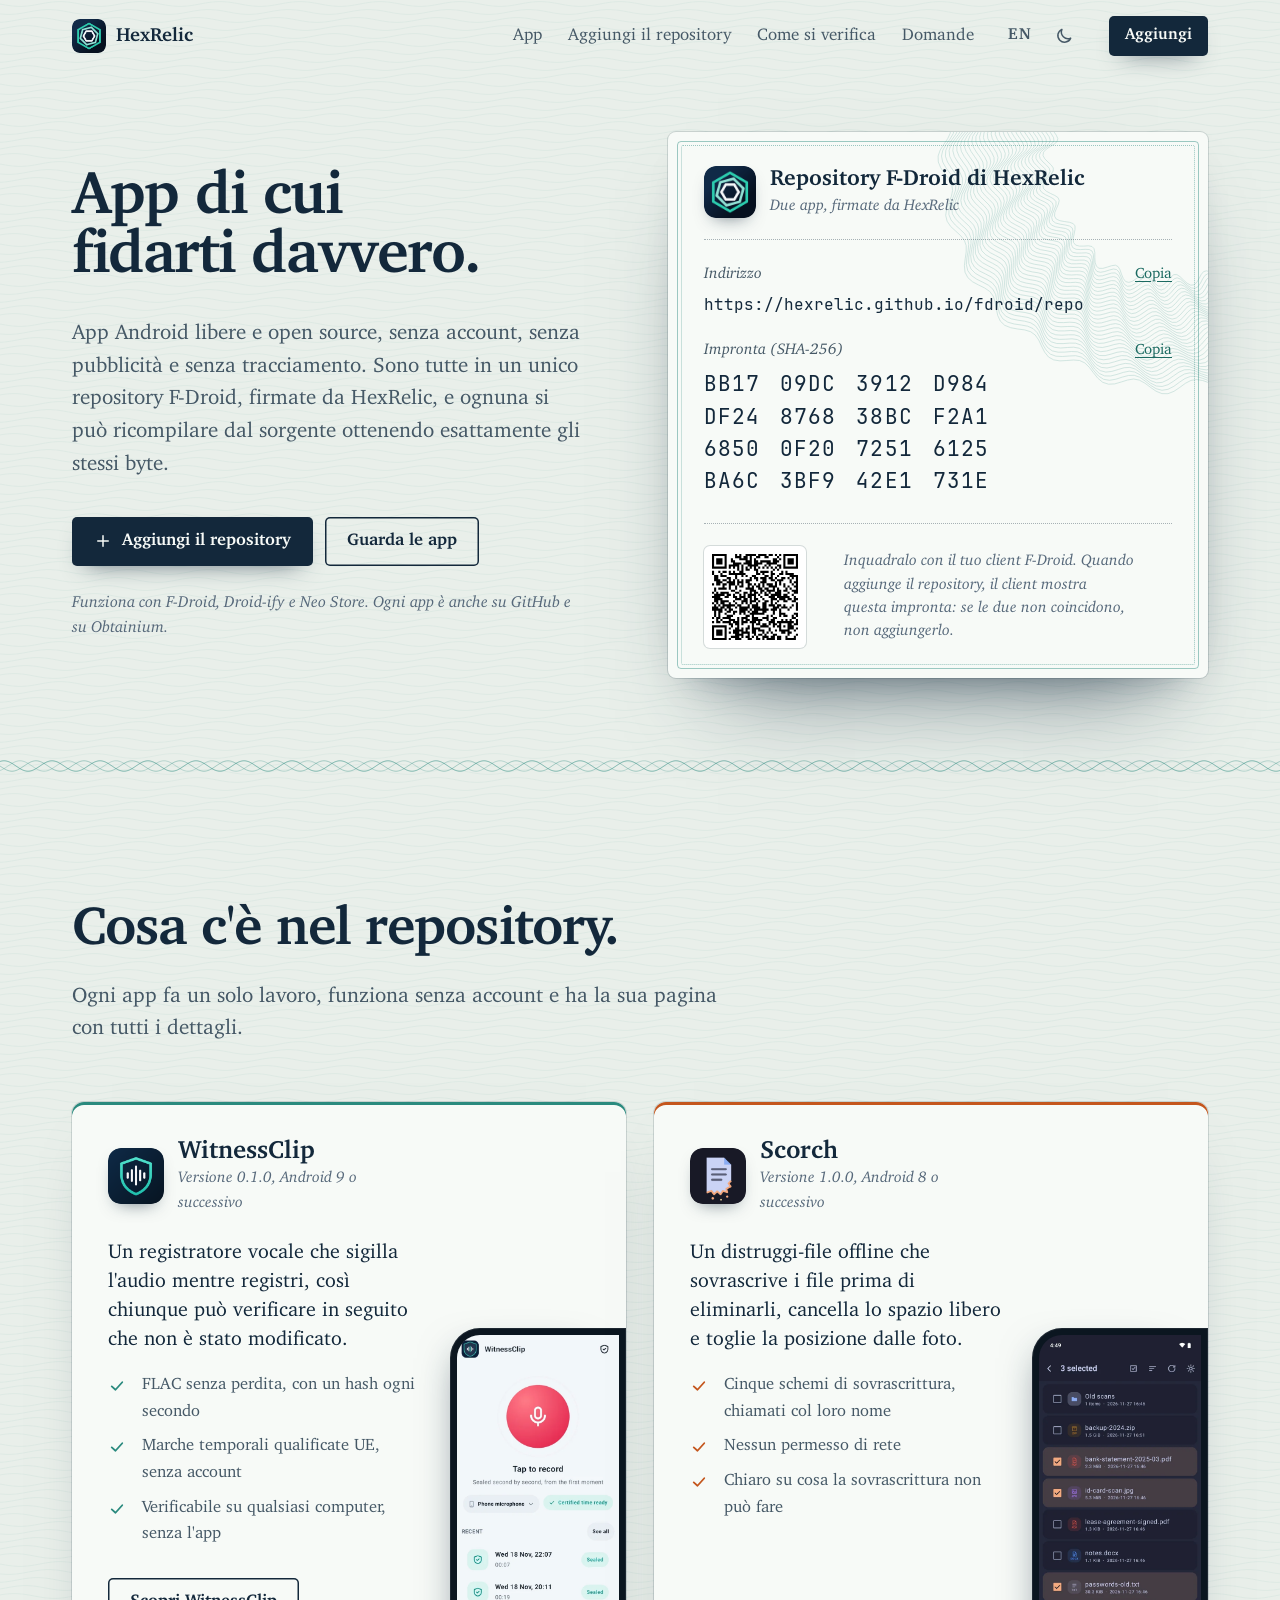
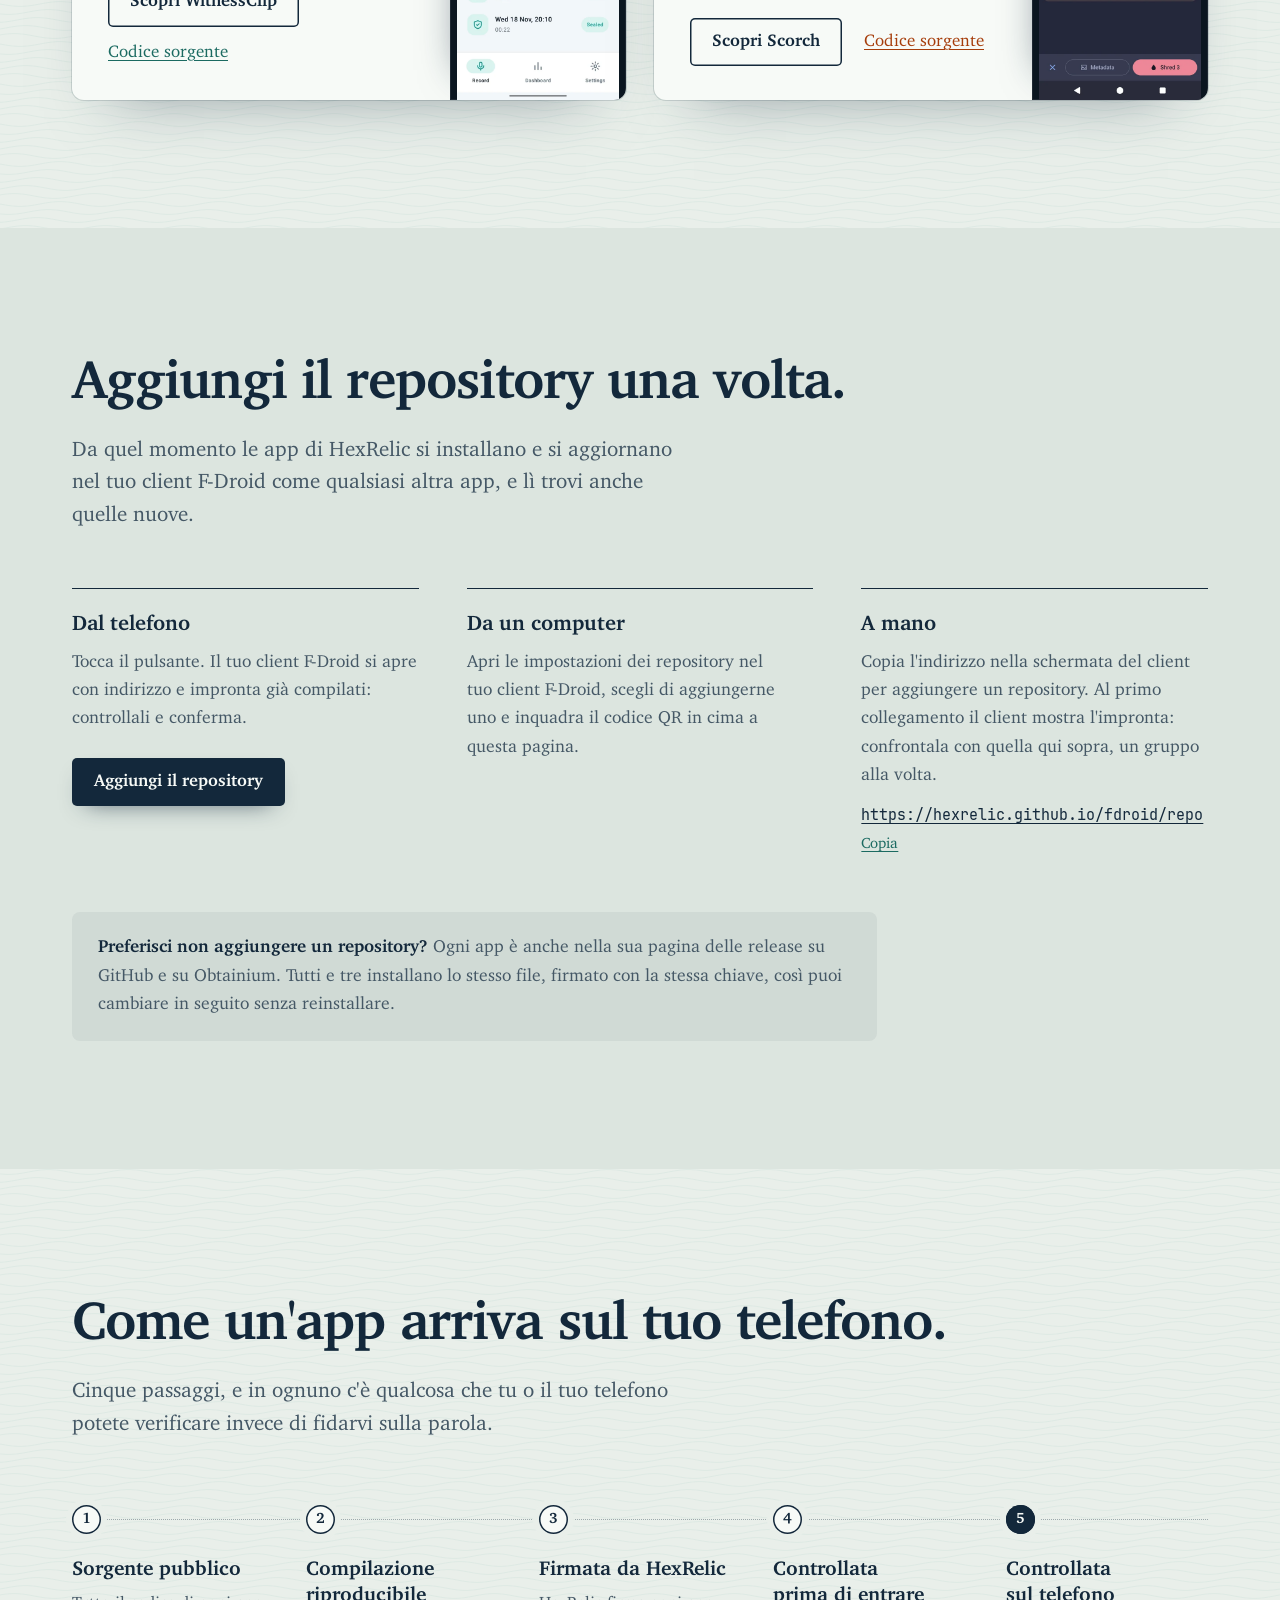
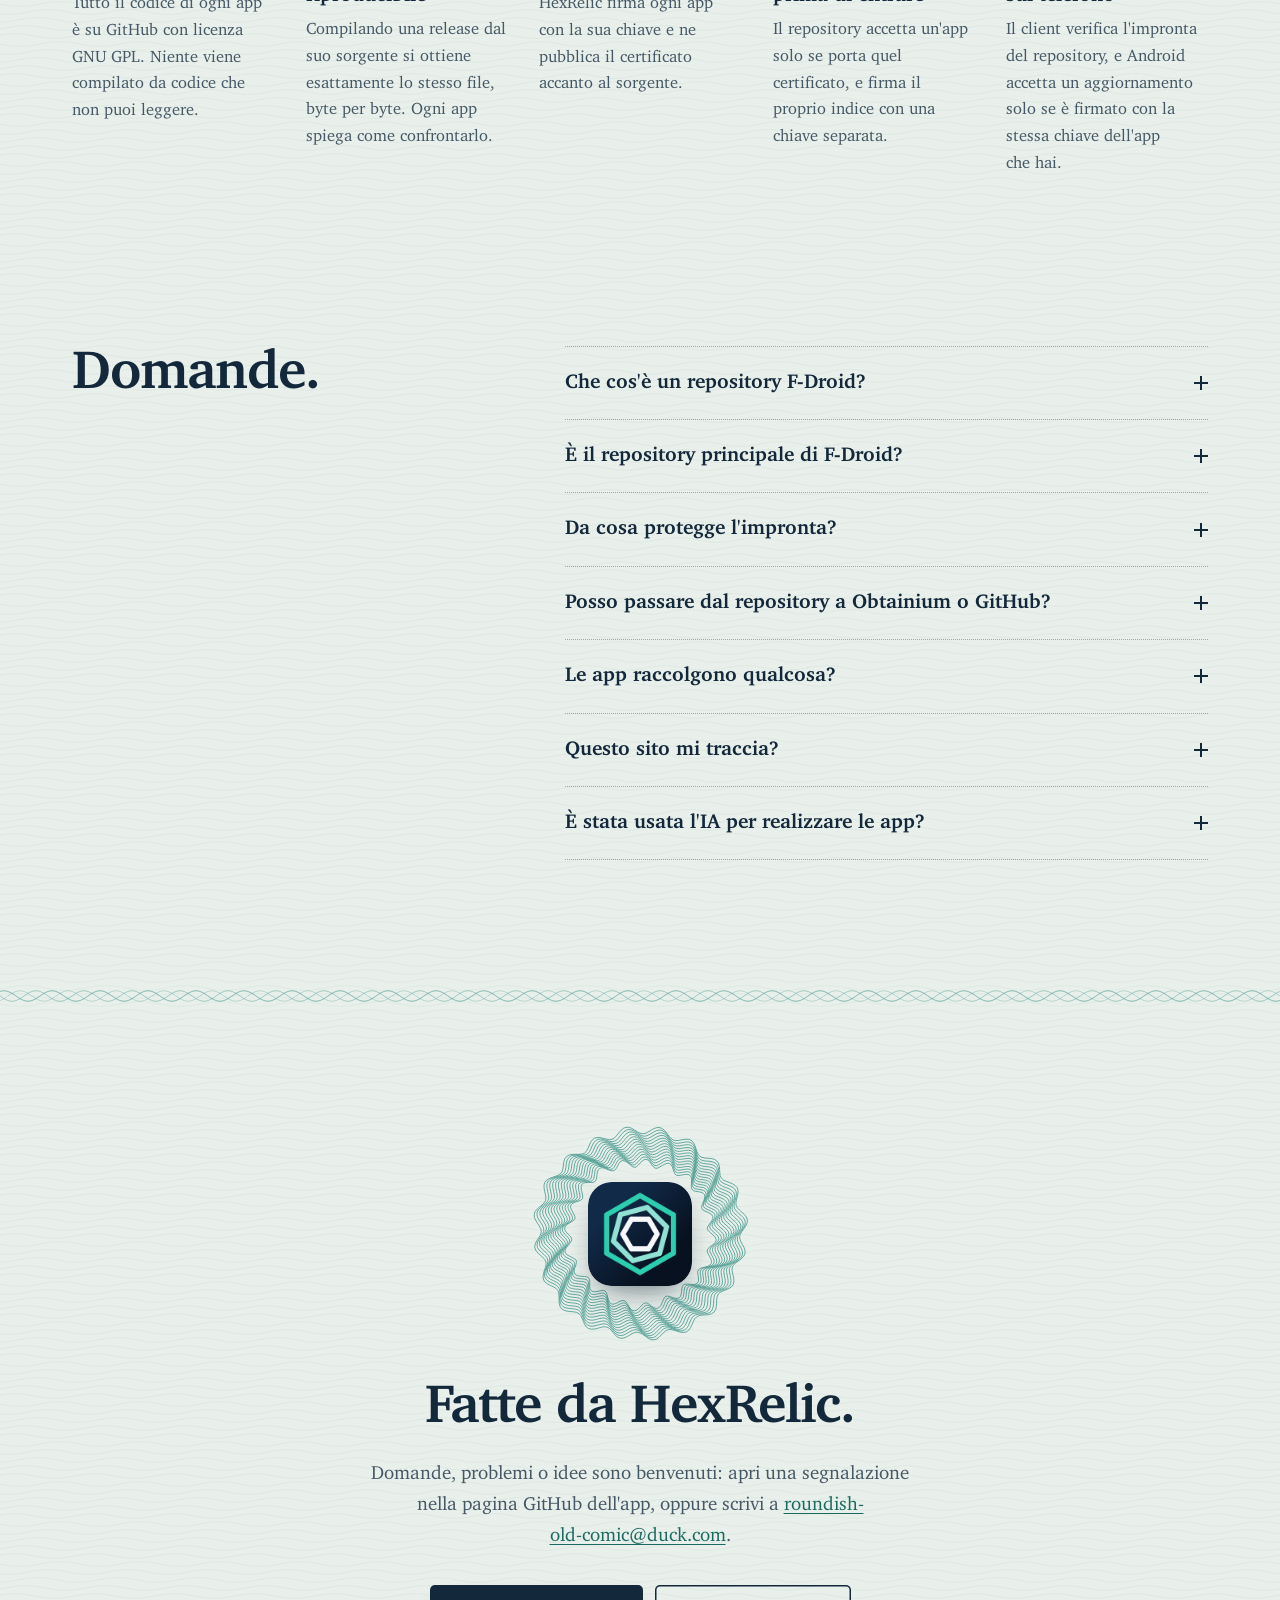
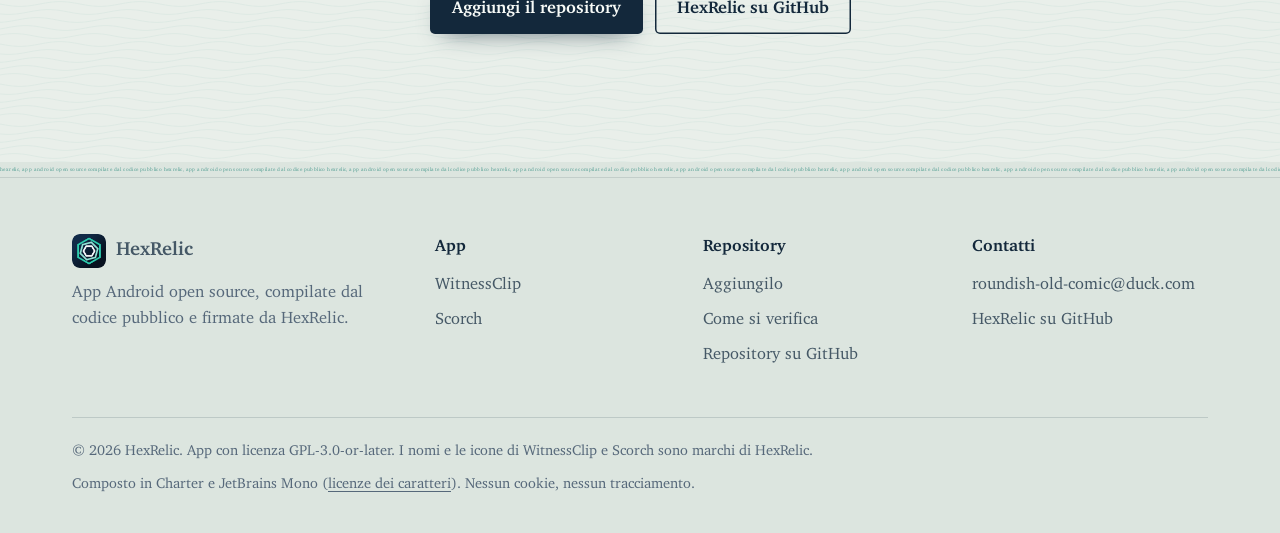
==== commit 685cb6ef: "HexRelic website: F-Droid repository landing, WitnessClip moved to /witnessclip/, new Scorch page" ====
--- a/it/index.html
+++ b/it/index.html
@@ -3,13 +3,13 @@
 <head>
 <meta charset="utf-8">
 <meta name="viewport" content="width=device-width, initial-scale=1">
-<title>WitnessClip: registratore vocale Android per prove verificabili | HexRelic</title>
-<meta name="description" content="WitnessClip è un registratore vocale per Android, libero e open source, che sigilla ogni registrazione con firme hardware e marche temporali qualificate UE, così chiunque può verificare che non è stata modificata.">
+<title>HexRelic: app Android open source e il loro repository F-Droid</title>
+<meta name="description" content="App Android libere e open source di HexRelic, senza account, senza pubblicità e senza tracciamento. Aggiungi una volta il repository F-Droid di HexRelic per installarle e aggiornarle tutte.">
 <link rel="canonical" href="https://hexrelic.github.io/it/">
 <link rel="alternate" hreflang="en" href="https://hexrelic.github.io/">
 <link rel="alternate" hreflang="it" href="https://hexrelic.github.io/it/">
 <link rel="alternate" hreflang="x-default" href="https://hexrelic.github.io/">
-<link rel="icon" type="image/png" href="../favicon.png">
+<link rel="icon" type="image/png" href="/favicon.png">
 <meta name="theme-color" content="#e9efea" media="(prefers-color-scheme: light)">
 <meta name="theme-color" content="#0f1c28" media="(prefers-color-scheme: dark)">
 
@@ -17,46 +17,38 @@
 <meta property="og:site_name" content="HexRelic">
 <meta property="og:locale" content="it_IT">
 <meta property="og:locale:alternate" content="en_GB">
-<meta property="og:title" content="WitnessClip: registrazioni con la prova dentro">
-<meta property="og:description" content="Registratore vocale per Android, libero e open source, che sigilla ogni registrazione così chiunque può verificare che non è stata modificata.">
+<meta property="og:title" content="HexRelic: app di cui fidarti davvero">
+<meta property="og:description" content="App Android libere e open source, senza account, senza pubblicità e senza tracciamento, in un unico repository F-Droid firmato.">
 <meta property="og:url" content="https://hexrelic.github.io/it/">
-<meta property="og:image" content="https://hexrelic.github.io/assets/og-image.png">
-<meta property="og:image:width" content="1024">
-<meta property="og:image:height" content="500">
+<meta property="og:image" content="https://hexrelic.github.io/assets/og-home-it.png">
+<meta property="og:image:width" content="1200">
+<meta property="og:image:height" content="630">
 <meta name="twitter:card" content="summary_large_image">
 
 <script>
-/* prima del primo disegno: tema salvato, e inglese per chi lo ha scelto */
+/* prima del primo disegno: link alla vecchia pagina di WitnessClip, tema salvato, e inglese per chi lo ha scelto */
 (function () {
   var d = document.documentElement; d.classList.add("js");
+  if (/^#(how|try|features|install|faq)$/.test(location.hash)) { location.replace("/it/witnessclip/" + location.hash); return; }
   try {
     var t = localStorage.getItem("theme"); if (t) d.dataset.theme = t;
-    if (localStorage.getItem("lang") === "en") location.replace("../" + location.hash);
+    if (localStorage.getItem("lang") === "en") location.replace("/" + location.hash);
   } catch (e) {}
 })();
 </script>
-<link rel="preload" href="../fonts/charter-bold.woff2" as="font" type="font/woff2" crossorigin>
-<link rel="preload" href="../fonts/charter-regular.woff2" as="font" type="font/woff2" crossorigin>
-<link rel="stylesheet" href="../assets/site.css">
+<link rel="preload" href="/fonts/charter-bold.woff2" as="font" type="font/woff2" crossorigin>
+<link rel="preload" href="/fonts/charter-regular.woff2" as="font" type="font/woff2" crossorigin>
+<link rel="stylesheet" href="/assets/site.css">
+<link rel="stylesheet" href="/assets/home.css">
 
 <script type="application/ld+json">
 {
   "@context": "https://schema.org",
-  "@type": "SoftwareApplication",
-  "name": "WitnessClip",
-  "operatingSystem": "Android 9+",
-  "applicationCategory": "UtilitiesApplication",
-  "description": "Registratore vocale per Android che sigilla ogni registrazione con firme hardware e marche temporali qualificate UE, così chiunque può verificare che non è stata modificata.",
+  "@type": "WebSite",
+  "name": "HexRelic",
   "url": "https://hexrelic.github.io/it/",
-  "image": "https://hexrelic.github.io/assets/witnessclip-icon.png",
-  "screenshot": "https://hexrelic.github.io/assets/shot-1.webp",
-  "downloadUrl": "https://github.com/HexRelic/WitnessClip/releases",
-  "softwareVersion": "0.1.0",
   "inLanguage": ["it", "en"],
-  "license": "https://www.gnu.org/licenses/gpl-3.0.html",
-  "isAccessibleForFree": true,
-  "offers": { "@type": "Offer", "price": "0", "priceCurrency": "EUR" },
-  "author": { "@type": "Person", "name": "HexRelic", "url": "https://github.com/HexRelic" }
+  "publisher": { "@type": "Person", "name": "HexRelic", "url": "https://github.com/HexRelic" }
 }
 </script>
 </head>
@@ -64,51 +56,62 @@
 
 <header class="top" id="top-bar">
   <div class="wrap">
-    <a class="brand" href="#"><img src="../assets/hexrelic-seal.png" width="256" height="256" alt="">HexRelic</a>
+    <a class="brand" href="/it/"><img src="/assets/hexrelic-seal.png" width="256" height="256" alt="">HexRelic</a>
     <nav aria-label="Principale">
-      <a href="#how">Come funziona</a>
-      <a href="#try">Provala</a>
-      <a href="#faq">Domande</a>
-      <a class="keep" href="https://github.com/HexRelic/WitnessClip">Codice sorgente</a>
+      <a href="#apps">App</a>
+      <a href="#add">Aggiungi il repository</a>
+      <a href="#checks">Come si verifica</a>
+      <a class="keep" href="#questions">Domande</a>
     </nav>
     <div class="prefs">
-      <a class="lang" href="../" hreflang="en" lang="en" data-lang="en" title="Read in English" aria-label="Read in English">EN</a>
+      <a class="lang" href="/" hreflang="en" lang="en" data-lang="en" title="Read in English" aria-label="Read in English">EN</a>
       <button class="theme" id="theme" type="button" aria-label="Cambia tema">
         <svg class="moon" viewBox="0 0 24 24" aria-hidden="true"><path d="M20 14.5A8 8 0 0 1 9.5 4a8 8 0 1 0 10.5 10.5z"/></svg>
         <svg class="sun" viewBox="0 0 24 24" aria-hidden="true"><circle cx="12" cy="12" r="4"/><path d="M12 2.5v2M12 19.5v2M2.5 12h2M19.5 12h2M5.3 5.3l1.4 1.4M17.3 17.3l1.4 1.4M5.3 18.7l1.4-1.4M17.3 6.7l1.4-1.4"/></svg>
       </button>
     </div>
-    <a class="btn btn-ink btn-sm" href="#install">Installa</a>
+    <a class="btn btn-ink btn-sm" href="#add">Aggiungi</a>
   </div>
 </header>
 
 <main>
 
-  <!-- hero -->
-  <div class="hero">
-    <div class="wrap">
-      <div>
-        <div class="app"><img src="../assets/witnessclip-icon.png" width="192" height="192" alt=""><span><b>WitnessClip</b> per Android, versione 0.1.0</span></div>
-        <h1><span>Registrazioni</span> <span>con la prova dentro.</span></h1>
-        <p class="lead">Un registratore vocale per le conversazioni a cui partecipi. Sigilla l'audio mentre registri,
-          così chiunque potrà poi verificare che nulla è stato cambiato e quando è stato registrato, senza l'app e
-          senza doversi fidare della parola di nessuno.</p>
+  <!-- apertura: il repository -->
+  <div class="hero home-hero">
+    <div class="wrap">
+      <div>
+        <h1><span>App di cui</span> <span>fidarti davvero.</span></h1>
+        <p class="lead">App Android libere e open source, senza account, senza pubblicità e senza tracciamento. Sono tutte in
+          un unico repository F-Droid, firmate da HexRelic, e ognuna si può ricompilare dal sorgente
+          ottenendo esattamente gli stessi byte.</p>
         <div class="ctas">
-          <a class="btn btn-ink" href="#install"><svg viewBox="0 0 24 24" aria-hidden="true"><path d="M12 4v11M7 10.5l5 5 5-5M5 20h14"/></svg>Installala gratis</a>
-          <a class="btn btn-line" href="#try">Prova a modificarne una</a>
-        </div>
-        <p class="fine">Libera e open source. Nessun account. Android 9 o successivo, in italiano e in inglese.</p>
-      </div>
-
-      <figure class="hero-visual" id="hero-visual">
-        <svg class="watermark" viewBox="-320 -320 640 640" aria-hidden="true"><g id="watermark"></g></svg>
-        <div class="phone"><img src="../assets/screen-record.webp" width="564" height="1197" fetchpriority="high"
-          alt="Schermata iniziale di WitnessClip: un grande tasto per registrare, il microfono scelto e le registrazioni recenti segnate come sigillate"></div>
-        <div class="chip" aria-hidden="true"><svg viewBox="0 0 24 24"><path d="M5 12.5 10 17l9-10"/></svg>FLAC 24 bit senza perdita</div>
-        <div class="live" aria-hidden="true">
-          <div class="live-top"><span class="rec"><i></i>Registrazione</span><span class="live-clock" id="live-clock">0:00</span></div>
-          <div class="live-wave" id="live-wave"></div>
-          <ul class="live-log" id="live-log"></ul>
+          <a class="btn btn-ink" href="https://fdroid.link/#https://hexrelic.github.io/fdroid/repo?fingerprint=BB1709DC3912D984DF24876838BCF2A168500F2072516125BA6C3BF942E1731E"><svg viewBox="0 0 24 24" aria-hidden="true"><path d="M12 5v14M5 12h14"/></svg>Aggiungi il repository</a>
+          <a class="btn btn-line" href="#apps">Guarda le app</a>
+        </div>
+        <p class="fine">Funziona con F-Droid, Droid-ify e Neo Store. Ogni app è anche su GitHub e su Obtainium.</p>
+      </div>
+
+      <figure class="cert" aria-labelledby="cert-title">
+        <svg class="cert-rose" viewBox="-230 -230 460 460" aria-hidden="true"><g id="cert-rose"></g></svg>
+        <div class="cert-head">
+          <img src="/assets/hexrelic-seal.png" width="256" height="256" alt="">
+          <div><b id="cert-title">Repository F-Droid di HexRelic</b><span>Due app, firmate da HexRelic</span></div>
+        </div>
+        <dl>
+          <div>
+            <dt>Indirizzo <button class="copy" type="button" data-copy="repo-addr">Copia</button></dt>
+            <dd><code class="addr" id="repo-addr">https://hexrelic.github.io/fdroid/repo</code></dd>
+          </div>
+          <div>
+            <dt>Impronta (SHA-256) <button class="copy" type="button" data-copy="repo-fp">Copia</button></dt>
+            <dd><code class="fp-grid" id="repo-fp"><span>BB17</span> <span>09DC</span> <span>3912</span> <span>D984</span> <span>DF24</span> <span>8768</span> <span>38BC</span> <span>F2A1</span> <span>6850</span> <span>0F20</span> <span>7251</span> <span>6125</span> <span>BA6C</span> <span>3BF9</span> <span>42E1</span> <span>731E</span></code></dd>
+          </div>
+        </dl>
+        <div class="cert-foot">
+          <img class="qr-s" src="/assets/qr-fdroid.svg" width="102" height="102" alt="Codice QR: aggiungi il repository F-Droid di HexRelic">
+          <p>Inquadralo con il tuo client F-Droid. Quando aggiunge il repository, il client mostra questa impronta:
+            se le due non coincidono, non aggiungerlo.</p>
+          <a class="btn btn-ink" href="https://fdroid.link/#https://hexrelic.github.io/fdroid/repo?fingerprint=BB1709DC3912D984DF24876838BCF2A168500F2072516125BA6C3BF942E1731E">Aggiungi il repository</a>
         </div>
       </figure>
     </div>
@@ -116,255 +119,162 @@
 
   <div class="band" aria-hidden="true"></div>
 
-  <div class="statement">
-    <div class="wrap">
-      <p>Un normale file audio si può tagliare, montare o ridatare con programmi gratuiti, e il risultato sembra
-        identico all'originale. WitnessClip registra la prova insieme al suono, così la prima domanda su qualsiasi
-        registrazione, «è stata modificata?», ha una risposta.</p>
-    </div>
-  </div>
-
-  <!-- come funziona -->
-  <section class="sec" id="how">
-    <div class="wrap">
-      <h2>Sigillata mentre registri, non dopo.</h2>
-      <p class="lede">Ecco il primo minuto di una registrazione, come lo scrive WitnessClip.</p>
-
-      <div class="chart" id="chart">
-        <div class="chart-head"><span>registrazione.flac</span><span id="chart-state"><b>0:00</b> registrati</span></div>
-        <div class="paper" id="paper">
-          <svg class="trace" viewBox="0 0 1200 140" preserveAspectRatio="none" aria-hidden="true">
-            <defs><clipPath id="trace-clip"><rect id="trace-rect" x="0" y="0" width="0" height="140"/></clipPath></defs>
-            <path id="trace-path" clip-path="url(#trace-clip)" d=""/>
-          </svg>
-          <div class="pen" id="pen" style="left:0"></div>
-        </div>
-        <div class="axis"><span>0:00</span><span>0:10</span><span>0:20</span><span>0:30</span><span>0:40</span><span>0:50</span><span>1:00</span></div>
-        <div class="legend" aria-hidden="true"><span><i class="ts"></i>ora certificata</span><span><i></i>firmata</span></div>
-      </div>
-
-      <div class="cadence">
+  <!-- le app -->
+  <section class="sec" id="apps">
+    <div class="wrap">
+      <h2>Cosa c'è nel repository.</h2>
+      <p class="lede">Ogni app fa un solo lavoro, funziona senza account e ha la sua pagina con tutti i dettagli.</p>
+
+      <div class="apps-grid">
+        <article class="app-sheet">
+          <div class="info">
+            <div class="app-id"><img src="/assets/witnessclip-icon.png" width="192" height="192" alt=""><div><b>WitnessClip</b><span>Versione 0.1.0, Android 9 o successivo</span></div></div>
+            <p class="what">Un registratore vocale che sigilla l'audio mentre registri, così chiunque può verificare in
+              seguito che non è stato modificato.</p>
+            <ul class="ticks">
+              <li><svg viewBox="0 0 24 24" aria-hidden="true"><path d="M5 12.5 10 17l9-10"/></svg><span>FLAC senza perdita, con un hash ogni secondo</span></li>
+              <li><svg viewBox="0 0 24 24" aria-hidden="true"><path d="M5 12.5 10 17l9-10"/></svg><span>Marche temporali qualificate UE, senza account</span></li>
+              <li><svg viewBox="0 0 24 24" aria-hidden="true"><path d="M5 12.5 10 17l9-10"/></svg><span>Verificabile su qualsiasi computer, senza l'app</span></li>
+            </ul>
+            <div class="app-links">
+              <a class="btn btn-line" href="/it/witnessclip/">Scopri WitnessClip</a>
+              <a href="https://github.com/HexRelic/WitnessClip">Codice sorgente</a>
+            </div>
+          </div>
+          <div class="app-shot" aria-hidden="true"><img src="/assets/screen-record.webp" width="564" height="1197" loading="lazy" alt=""></div>
+        </article>
+
+        <article class="app-sheet scorch">
+          <div class="info">
+            <div class="app-id"><img src="/assets/scorch/icon-192.png" width="192" height="192" alt=""><div><b>Scorch</b><span>Versione 1.0.0, Android 8 o successivo</span></div></div>
+            <p class="what">Un distruggi-file offline che sovrascrive i file prima di eliminarli, cancella lo spazio
+              libero e toglie la posizione dalle foto.</p>
+            <ul class="ticks">
+              <li><svg viewBox="0 0 24 24" aria-hidden="true"><path d="M5 12.5 10 17l9-10"/></svg><span>Cinque schemi di sovrascrittura, chiamati col loro nome</span></li>
+              <li><svg viewBox="0 0 24 24" aria-hidden="true"><path d="M5 12.5 10 17l9-10"/></svg><span>Nessun permesso di rete</span></li>
+              <li><svg viewBox="0 0 24 24" aria-hidden="true"><path d="M5 12.5 10 17l9-10"/></svg><span>Chiaro su cosa la sovrascrittura non può fare</span></li>
+            </ul>
+            <div class="app-links">
+              <a class="btn btn-line" href="/it/scorch/">Scopri Scorch</a>
+              <a href="https://github.com/HexRelic/scorch">Codice sorgente</a>
+            </div>
+          </div>
+          <div class="app-shot" aria-hidden="true"><img src="/assets/scorch/browser.webp" width="540" height="1200" loading="lazy" alt=""></div>
+        </article>
+      </div>
+    </div>
+  </section>
+
+  <!-- aggiungilo -->
+  <section class="sec shade" id="add">
+    <div class="wrap">
+      <h2>Aggiungi il repository una volta.</h2>
+      <p class="lede">Da quel momento le app di HexRelic si installano e si aggiornano nel tuo client F-Droid come
+        qualsiasi altra app, e lì trovi anche quelle nuove.</p>
+      <div class="ways">
         <div>
-          <h3>Ogni secondo</h3>
-          <p>Appena un secondo di audio viene catturato, riceve un'impronta SHA-256 ed è concatenato ai precedenti
-            in un albero di Merkle.</p>
+          <h3>Dal telefono</h3>
+          <p>Tocca il pulsante. Il tuo client F-Droid si apre con indirizzo e impronta già compilati: controllali e
+            conferma.</p>
+          <a class="btn btn-ink" href="https://fdroid.link/#https://hexrelic.github.io/fdroid/repo?fingerprint=BB1709DC3912D984DF24876838BCF2A168500F2072516125BA6C3BF942E1731E">Aggiungi il repository</a>
         </div>
         <div>
-          <h3>Ogni dieci secondi</h3>
-          <p>Una chiave nell'hardware sicuro del telefono firma la catena. La chiave è creata solo per questa
-            registrazione, non può essere copiata fuori dal telefono e viene distrutta quando la registrazione è
-            sigillata.</p>
+          <h3>Da un computer</h3>
+          <p>Apri le impostazioni dei repository nel tuo client F-Droid, scegli di aggiungerne uno e inquadra il
+            codice QR in cima a questa pagina.</p>
         </div>
         <div>
-          <h3>All'inizio, ogni cinque minuti, alla fine</h3>
-          <p>Servizi europei qualificati di marca temporale (Sectigo, ACCV e Izenpe) certificano l'ora. Viene
-            inviata solo un'impronta, mai l'audio, e non serve alcun account.</p>
-        </div>
-      </div>
-    </div>
-  </section>
-
-  <!-- provala -->
-  <section class="sec try" id="try">
-    <div class="wrap">
-      <div>
-        <h2>Prova a modificarne una.</h2>
-        <p class="lede">Questa è una registrazione di 30 secondi con il suo sigillo. Scegli un secondo qualsiasi e
-          cambialo, come farebbe qualcuno con un programma di editing audio. La verifica indica il secondo esatto
-          che non corrisponde più.</p>
-        <p class="hint">Il file vero è un normale FLAC che si ascolta con qualsiasi lettore. La prova viaggia al suo
-          interno.</p>
-      </div>
-      <div class="bench">
-        <div class="bench-top"><b>registrazione.flac</b><span>30 secondi, 48 kHz, 24 bit</span></div>
-        <div class="mini-box">
-          <svg class="rosette" viewBox="-170 -170 340 340" aria-hidden="true">
-            <g class="rings" id="mini-rings"></g>
-            <circle class="disc" r="50"/>
-          </svg>
-          <div class="mini-dial" aria-hidden="true"><span><b id="mini-n">30</b>su 30 integri</span></div>
-          <div class="stamp" id="stamp" aria-hidden="true"></div>
-        </div>
-        <div class="wave" id="wave" role="group" aria-label="I secondi della registrazione. Attivane uno per modificarlo."></div>
-        <div class="wave-axis" aria-hidden="true"><span>0:00</span><span>0:10</span><span>0:20</span><span>0:30</span></div>
-        <div class="verdict" id="verdict" aria-live="polite">
-          <svg viewBox="0 0 24 24" id="v-icon" aria-hidden="true"><path d="M12 3l7.5 3v5.5c0 4.6-3.2 8.3-7.5 9.5-4.3-1.2-7.5-4.9-7.5-9.5V6z"/><path d="M8.5 12l2.5 2.5 4.5-5"/></svg>
-          <span class="msg" id="v-msg">Tutti i 30 secondi corrispondono ai loro sigilli. La registrazione è integra.</span>
-          <button type="button" id="v-reset" hidden>Annulla le modifiche</button>
-        </div>
-      </div>
-    </div>
-  </section>
-
-  <!-- schermate -->
-  <section class="sec screens">
-    <div class="wrap">
-      <h2>Un tasto per iniziare. Il resto avviene da solo.</h2>
-      <div class="viewer-wrap">
-        <div class="tabs" role="tablist" aria-label="Schermate dell'app" aria-orientation="vertical" id="shot-tabs">
-          <span class="ind" aria-hidden="true"></span>
-          <button role="tab" id="st-1" aria-controls="sf-1" aria-selected="true"><b>Registrazione</b><span>Tocca una volta per registrare. Ogni registrazione nella schermata iniziale mostra il suo sigillo.</span></button>
-          <button role="tab" id="st-2" aria-controls="sf-2" aria-selected="false" tabindex="-1"><b>Sigillo</b><span>Ogni secondo riceve un'impronta ed è concatenato mentre registri, con una firma ogni dieci secondi.</span></button>
-          <button role="tab" id="st-3" aria-controls="sf-3" aria-selected="false" tabindex="-1"><b>Ora certificata</b><span>Marche temporali qualificate all'inizio, ogni cinque minuti e alla fine.</span></button>
-          <button role="tab" id="st-4" aria-controls="sf-4" aria-selected="false" tabindex="-1"><b>Verifica</b><span>Controlla una registrazione nell'app, o su qualsiasi computer con strumenti gratuiti.</span></button>
-          <button role="tab" id="st-5" aria-controls="sf-5" aria-selected="false" tabindex="-1"><b>Riservatezza</b><span>Nessun account, nessuna pubblicità, nessun tracciamento. Le registrazioni restano sul telefono.</span></button>
-        </div>
-        <div class="viewer">
-          <figure class="active" id="sf-1" role="tabpanel" aria-labelledby="st-1"><img src="../assets/shot-1.webp" width="432" height="768" loading="lazy" alt="Schermata iniziale con il tasto per registrare e un elenco di registrazioni sigillate"><figcaption><b>Registrazione</b>Tocca una volta per registrare. Ogni registrazione mostra il suo sigillo.</figcaption></figure>
-          <figure id="sf-2" role="tabpanel" aria-labelledby="st-2"><img src="../assets/shot-2.webp" width="432" height="768" loading="lazy" alt="Schermata di registrazione con un'impronta per ogni secondo"><figcaption><b>Sigillo</b>Ogni secondo con la sua impronta, firmato ogni dieci secondi.</figcaption></figure>
-          <figure id="sf-3" role="tabpanel" aria-labelledby="st-3"><img src="../assets/shot-3.webp" width="432" height="768" loading="lazy" alt="Ore certificate da servizi qualificati UE"><figcaption><b>Ora certificata</b>Marche temporali qualificate all'inizio, ogni cinque minuti e alla fine.</figcaption></figure>
-          <figure id="sf-4" role="tabpanel" aria-labelledby="st-4"><img src="../assets/shot-4.webp" width="432" height="768" loading="lazy" alt="Verifica di una registrazione: originale, nemmeno un campione modificato"><figcaption><b>Verifica</b>Nell'app, o su qualsiasi computer con strumenti gratuiti.</figcaption></figure>
-          <figure id="sf-5" role="tabpanel" aria-labelledby="st-5"><img src="../assets/shot-5.webp" width="432" height="768" loading="lazy" alt="Impostazioni: nessun account, nessuna pubblicità, nessun tracciamento, funziona senza rete"><figcaption><b>Riservatezza</b>Nessun account, nessuna pubblicità, nessun tracciamento.</figcaption></figure>
-        </div>
-      </div>
-    </div>
-  </section>
-
-  <!-- caratteristiche -->
-  <section class="sec" id="features" style="padding-top:40px">
-    <div class="wrap spec-wrap">
-      <div>
-        <h2>Fatta per un solo scopo.</h2>
-        <p class="lede">Niente che possa indebolire una registrazione quando qualcuno la mette in dubbio.</p>
-      </div>
-      <dl class="spec">
-        <div><dt>Audio</dt><dd>FLAC senza perdita, 48 kHz e 24 bit, mono o stereo</dd></div>
-        <div><dt>Microfoni</dt><dd>Del telefono, a filo, USB o Bluetooth</dd></div>
-        <div><dt>Schermo spento</dt><dd>Continua a registrare. Le interruzioni sono scritte nel sigillo, non nascoste</dd></div>
-        <div><dt>Modifiche</dt><dd>Nessuna, di proposito. Avvia, ferma, segna un momento, aggiungi una nota</dd></div>
-        <div><dt>Arresti</dt><dd>Se l'app viene chiusa o la batteria si scarica, tutto fino all'ultimo secondo viene recuperato e sigillato</dd></div>
-        <div><dt>Esportazione</dt><dd>Relazione PDF/A e pacchetto di prova ASiC-E, con esportazione divisa facoltativa per i sistemi di deposito dei tribunali</dd></div>
-        <div><dt>Verifica</dt><dd>Verificatore integrato nell'app, più uno a riga di comando per computer</dd></div>
-        <div><dt>Discrezione</dt><dd>Posizione, blocco dell'app e schermo discreto, tutti facoltativi</dd></div>
-        <div><dt>Riservatezza</dt><dd>Funziona senza rete. Nessun account, nessuna pubblicità, nessuna statistica</dd></div>
-        <div><dt>Sorgente</dt><dd>GPL-3.0-or-later, con compilazione riproducibile</dd></div>
-      </dl>
-    </div>
-  </section>
-
-  <!-- verifica -->
-  <section class="sec verify">
-    <div class="wrap">
-      <div>
-        <h2>Chiunque può verificarla, anche senza l'app.</h2>
-        <ul class="ticks">
-          <li><svg viewBox="0 0 24 24" aria-hidden="true"><path d="M5 12.5 10 17l9-10"/></svg><span>Ogni pacchetto di prova contiene un file <code>VERIFY.txt</code> che spiega i controlli con <code>sha256sum</code>, <code>ffmpeg</code> e <code>openssl</code>.</span></li>
-          <li><svg viewBox="0 0 24 24" aria-hidden="true"><path d="M5 12.5 10 17l9-10"/></svg><span>Oppure usa il verificatore open source su qualsiasi computer con JDK 17.</span></li>
-          <li><svg viewBox="0 0 24 24" aria-hidden="true"><path d="M5 12.5 10 17l9-10"/></svg><span>Cosa dimostra ogni controllo, e cosa no, è messo per iscritto per avvocati e periti.</span></li>
-        </ul>
-        <a class="btn btn-line" href="https://github.com/HexRelic/WitnessClip/blob/HEAD/docs/TRIAL-GUARANTEES.md" hreflang="en"><span>Leggi cosa dimostra una registrazione <span class="en-only">(in inglese)</span></span></a>
-      </div>
-      <div class="term" role="img" aria-label="Comandi per verificare una registrazione su un computer: clona il repository di WitnessClip, poi avvia il verificatore su registrazione.flac">
-        <div class="term-bar"><i></i><i></i><i></i></div>
-<pre id="term"><span class="c"># scarica il verificatore</span>
-<span class="p">$ </span>git clone https://github.com/HexRelic/WitnessClip
-<span class="p">$ </span>cd WitnessClip
-
-<span class="c"># verifica una registrazione</span>
-<span class="p">$ </span>./gradlew :core:run --args="registrazione.flac"
-<span class="p">$ </span><span class="cursor"></span></pre>
-      </div>
-    </div>
-  </section>
-
-  <!-- installa -->
-  <section class="sec" id="install">
-    <div class="wrap">
-      <h2>Scegli come installarla.</h2>
-      <p class="lede">Ogni modo installa la stessa app, firmata con la stessa chiave, così puoi cambiare in seguito
-        senza reinstallarla. Da computer, inquadra il codice con il telefono.</p>
-
-      <div class="installer">
-        <div class="tabs" role="tablist" aria-label="Modi per installarla" aria-orientation="vertical" id="way-tabs">
-          <span class="ind" aria-hidden="true"></span>
-          <button role="tab" id="wt-1" aria-controls="wp-1" aria-selected="true"><b>Obtainium</b><span>Il più semplice. Tiene WitnessClip aggiornata da sola.</span></button>
-          <button role="tab" id="wt-2" aria-controls="wp-2" aria-selected="false" tabindex="-1"><b>Repository F-Droid</b><span>Per chi usa F-Droid, Droid-ify o Neo Store.</span></button>
-          <button role="tab" id="wt-3" aria-controls="wp-3" aria-selected="false" tabindex="-1"><b>File APK</b><span>Installala a mano e controlla tu gli aggiornamenti.</span></button>
-        </div>
-        <div class="panels">
-          <div class="panel" id="wp-1" role="tabpanel" aria-labelledby="wt-1">
-            <div>
-              <h3>Aggiungila a Obtainium</h3>
-              <p>Obtainium installa WitnessClip direttamente dalle release ufficiali e la aggiorna quando esce una
-                nuova versione.</p>
-              <p class="note">Prima ti serve l'<a href="https://obtainium.imranr.dev/">app Obtainium</a> sul telefono.</p>
-              <a class="btn btn-ink" href="https://apps.obtainium.imranr.dev/redirect?r=obtainium://add/https://github.com/HexRelic/WitnessClip">Aggiungi a Obtainium</a>
-            </div>
-            <div class="qr"><img src="../assets/qr-obtainium.svg" width="168" height="168" alt="Codice QR: aggiungi WitnessClip a Obtainium"><span>Inquadra con il telefono</span></div>
-          </div>
-          <div class="panel" id="wp-2" role="tabpanel" aria-labelledby="wt-2" hidden>
-            <div>
-              <h3>Aggiungi il repository HexRelic</h3>
-              <p>Aggiungilo una volta in F-Droid, Droid-ify o Neo Store. WitnessClip si aggiornerà come qualsiasi
-                altra app, e lì compariranno anche le future app di HexRelic.</p>
-              <p class="note">Il tuo store mostrerà questa impronta. Deve corrispondere:</p>
-              <div class="fp"><code id="fp">BB1709DC3912D984DF24876838BCF2A168500F2072516125BA6C3BF942E1731E</code><button type="button" id="fp-copy">Copia</button></div>
-              <a class="btn btn-ink" href="https://fdroid.link/#https://hexrelic.github.io/fdroid/repo?fingerprint=BB1709DC3912D984DF24876838BCF2A168500F2072516125BA6C3BF942E1731E">Aggiungi il repository</a>
-            </div>
-            <div class="qr"><img src="../assets/qr-fdroid.svg" width="168" height="168" alt="Codice QR: aggiungi il repository F-Droid di HexRelic"><span>Inquadra con il telefono</span></div>
-          </div>
-          <div class="panel" id="wp-3" role="tabpanel" aria-labelledby="wt-3" hidden>
-            <div>
-              <h3>Scarica l'APK</h3>
-              <p>Scarica l'APK dalla pagina delle release e aprilo sul telefono. Dovrai controllare tu se escono
-                nuove versioni.</p>
-              <p class="note">Puoi confrontare il certificato di firma con quello nelle
-                <a href="https://github.com/HexRelic/WitnessClip/blob/HEAD/docs/REPRODUCIBLE.md" hreflang="en">note di compilazione</a> (in inglese).</p>
-              <a class="btn btn-ink" href="https://github.com/HexRelic/WitnessClip/releases">Vai alle release</a>
-            </div>
-            <div class="qr"><img src="../assets/qr-releases.svg" width="168" height="168" alt="Codice QR: pagina delle release di WitnessClip"><span>Inquadra con il telefono</span></div>
-          </div>
-        </div>
-      </div>
-      <p class="legal-note">WitnessClip è uno strumento tecnico e non fornisce consulenza legale. Sta a te
-        assicurarti che registrare una conversazione sia consentito dove ti trovi.</p>
+          <h3>A mano</h3>
+          <p>Copia l'indirizzo nella schermata del client per aggiungere un repository. Al primo collegamento il
+            client mostra l'impronta: confrontala con quella qui sopra, un gruppo alla volta.</p>
+          <p class="hand-addr"><a href="https://hexrelic.github.io/fdroid/repo" id="hand-addr">https://hexrelic.github.io/fdroid/repo</a><button class="copy" type="button" data-copy="hand-addr">Copia</button></p>
+        </div>
+      </div>
+      <p class="alt"><b>Preferisci non aggiungere un repository?</b> Ogni app è anche nella sua pagina delle release
+        su GitHub e su Obtainium. Tutti e tre installano lo stesso file, firmato con la stessa chiave, così puoi
+        cambiare in seguito senza reinstallare.</p>
+    </div>
+  </section>
+
+  <!-- come si verifica -->
+  <section class="sec" id="checks">
+    <div class="wrap">
+      <h2>Come un'app arriva sul tuo telefono.</h2>
+      <p class="lede">Cinque passaggi, e in ognuno c'è qualcosa che tu o il tuo telefono potete verificare invece di
+        fidarvi sulla parola.</p>
+      <ol class="chain">
+        <li>
+          <h3>Sorgente pubblico</h3>
+          <p>Tutto il codice di ogni app è su GitHub con licenza GNU GPL. Niente viene compilato da codice che non
+            puoi leggere.</p>
+        </li>
+        <li>
+          <h3>Compilazione riproducibile</h3>
+          <p>Compilando una release dal suo sorgente si ottiene esattamente lo stesso file, byte per byte. Ogni
+            app spiega come confrontarlo.</p>
+        </li>
+        <li>
+          <h3>Firmata da HexRelic</h3>
+          <p>HexRelic firma ogni app con la sua chiave e ne pubblica il certificato accanto al sorgente.</p>
+        </li>
+        <li>
+          <h3>Controllata prima di entrare</h3>
+          <p>Il repository accetta un'app solo se porta quel certificato, e firma il proprio indice con una chiave
+            separata.</p>
+        </li>
+        <li>
+          <h3>Controllata sul telefono</h3>
+          <p>Il client verifica l'impronta del repository, e Android accetta un aggiornamento solo se è firmato
+            con la stessa chiave dell'app che hai.</p>
+        </li>
+      </ol>
     </div>
   </section>
 
   <!-- domande -->
-  <section class="sec" id="faq" style="padding-top:40px">
+  <section class="sec" id="questions" style="padding-top:40px">
     <div class="wrap faq-wrap">
-      <h2>Prima di installarla.</h2>
+      <h2>Domande.</h2>
       <div class="faq">
         <details>
-          <summary>Il mio audio viene inviato da qualche parte?<span class="x" aria-hidden="true"></span></summary>
-          <p>No. Per ottenere l'ora certificata, l'app invia ai servizi di marca temporale solo un'impronta
-            dell'audio, mai l'audio stesso. Quei servizi sono gratuiti e non richiedono un account. Le registrazioni
-            restano sul telefono finché non le esporti.</p>
-        </details>
-        <details>
-          <summary>Perché non posso mettere in pausa o tagliare una registrazione?<span class="x" aria-hidden="true"></span></summary>
-          <p>Perché una pausa o un taglio è proprio ciò che qualcuno metterebbe in dubbio in seguito. Puoi invece
-            segnare un momento o aggiungere una nota, e le interruzioni vengono scritte nel sigillo invece di essere
-            nascoste.</p>
-        </details>
-        <details>
-          <summary>E se la batteria si scarica mentre registro?<span class="x" aria-hidden="true"></span></summary>
-          <p>La registrazione non va persa. Tutto fino all'ultimo secondo viene recuperato e sigillato al successivo
-            avvio dell'app, e segnato come interrotto. Lo stesso succede se il sistema chiude l'app.</p>
-        </details>
-        <details>
-          <summary>Un tribunale accetterà la mia registrazione?<span class="x" aria-hidden="true"></span></summary>
-          <p>Lo decide il tribunale. WitnessClip permette di dimostrare che un file non è stato modificato e quando
-            è stato creato.
-            <a href="https://github.com/HexRelic/WitnessClip/blob/HEAD/docs/TRIAL-GUARANTEES.md" hreflang="en">Cosa dimostra una registrazione</a>
-            (in inglese) spiega cosa stabilisce ogni controllo e cosa no. L'app non fornisce consulenza legale, e
-            sta a te assicurarti che registrare sia consentito dove ti trovi.</p>
-        </details>
-        <details>
-          <summary>Come so che l'app corrisponde al codice sorgente?<span class="x" aria-hidden="true"></span></summary>
-          <p>Le versioni pubblicate sono riproducibili: compilando la stessa versione dal codice pubblico si ottiene
-            un'app identica byte per byte, così chiunque può confermare che l'app pubblicata viene da quel codice.</p>
-        </details>
-        <details>
-          <summary>Quanto costa?<span class="x" aria-hidden="true"></span></summary>
-          <p>Niente. WitnessClip è libera e open source con licenza GNU GPL, versione 3 o successiva, senza
-            pubblicità e senza acquisti in-app.</p>
-        </details>
-        <details>
-          <summary>È stata usata l'IA per realizzarla?<span class="x" aria-hidden="true"></span></summary>
-          <p>HexRelic sviluppa l'app con l'aiuto di LLM, per velocizzare sviluppo, test e correzioni. L'app non contiene alcuna IA: le registrazioni non vengono mai analizzate,
-            trascritte, migliorate o alterate.</p>
+          <summary>Che cos'è un repository F-Droid?<span class="x" aria-hidden="true"></span></summary>
+          <p>Un elenco di app che un client F-Droid può installare e tenere aggiornate, un po' come un piccolo
+            store. F-Droid, Droid-ify e Neo Store possono seguire più repository insieme, quindi aggiungere questo
+            non cambia nient'altro di quello che hai.</p>
+        </details>
+        <details>
+          <summary>È il repository principale di F-Droid?<span class="x" aria-hidden="true"></span></summary>
+          <p>No. Il repository principale è gestito dal progetto F-Droid. Questo è quello di HexRelic, ospitato su
+            GitHub Pages, e pubblica gli stessi file firmati della pagina delle release di ogni app su GitHub.</p>
+        </details>
+        <details>
+          <summary>Da cosa protegge l'impronta?<span class="x" aria-hidden="true"></span></summary>
+          <p>Identifica la chiave che firma l'elenco delle app del repository. Se qualcuno ti passasse una copia del
+            repository, o la modificasse lungo la strada, l'impronta non coinciderebbe e il client la
+            rifiuterebbe.</p>
+        </details>
+        <details>
+          <summary>Posso passare dal repository a Obtainium o GitHub?<span class="x" aria-hidden="true"></span></summary>
+          <p>Sì. Tutti e tre installano lo stesso file, firmato con la stessa chiave, quindi per Android è la stessa
+            app e si aggiorna da quello che usi.</p>
+        </details>
+        <details>
+          <summary>Le app raccolgono qualcosa?<span class="x" aria-hidden="true"></span></summary>
+          <p>Niente account, niente pubblicità, niente statistiche. L'informativa sulla privacy di ogni app dice
+            esattamente cosa succede ai dati: WitnessClip invia solo un hash dell'audio per ottenere un'ora
+            certificata, e Scorch non ha alcun permesso di rete.</p>
+        </details>
+        <details>
+          <summary>Questo sito mi traccia?<span class="x" aria-hidden="true"></span></summary>
+          <p>Nessun cookie e nessuna statistica. Il tema e la lingua che scegli restano nel tuo browser. Il sito e
+            il repository sono ospitati su GitHub Pages, e GitHub tiene i propri log dei server, indirizzi IP
+            compresi, secondo la sua
+            <a href="https://docs.github.com/en/site-policy/privacy-policies/github-general-privacy-statement" hreflang="en">informativa sulla privacy</a> (in inglese).</p>
+        </details>
+        <details>
+          <summary>È stata usata l'IA per realizzare le app?<span class="x" aria-hidden="true"></span></summary>
+          <p>HexRelic progetta e sviluppa le app con l'aiuto di modelli linguistici di grandi dimensioni, per
+            velocizzare sviluppo, test e correzioni. Le app in sé non contengono alcuna IA.</p>
         </details>
       </div>
     </div>
@@ -377,13 +287,13 @@
     <div class="wrap">
       <div class="outro-seal">
         <svg viewBox="-110 -110 220 220" aria-hidden="true"><g id="outro-rings"></g></svg>
-        <img src="../assets/hexrelic-seal.png" width="256" height="256" alt="Sigillo di HexRelic">
-      </div>
-      <h2>Fatta da HexRelic. Altre app in arrivo.</h2>
-      <p>Le nuove app saranno elencate qui e pubblicate nello stesso repository F-Droid. Aggiungilo una volta e le
-        vedrai quando arrivano.</p>
+        <img src="/assets/hexrelic-seal.png" width="256" height="256" alt="Sigillo di HexRelic">
+      </div>
+      <h2>Fatte da HexRelic.</h2>
+      <p>Domande, problemi o idee sono benvenuti: apri una segnalazione nella pagina GitHub dell'app, oppure
+        scrivi a <a href="mailto:roundish-old-comic@duck.com">roundish-old-comic@duck.com</a>.</p>
       <div class="ctas">
-        <a class="btn btn-ink" href="#install">Installa WitnessClip</a>
+        <a class="btn btn-ink" href="#add">Aggiungi il repository</a>
         <a class="btn btn-line" href="https://github.com/HexRelic">HexRelic su GitHub</a>
       </div>
     </div>
@@ -391,46 +301,47 @@
 </main>
 
 <footer>
-  <div class="micro" aria-hidden="true" id="micro"></div>
+  <div class="micro" aria-hidden="true" id="micro" data-text="hexrelic, app android open source compilate dal codice pubblico "></div>
   <div class="wrap">
     <div class="foot">
       <div>
-        <a class="brand" href="#"><img src="../assets/hexrelic-seal.png" width="256" height="256" alt="">HexRelic</a>
-        <p>App Android open source, compilate dal codice pubblico e firmate dal loro sviluppatore.</p>
-      </div>
-      <div>
-        <h4>WitnessClip</h4>
+        <a class="brand" href="/it/"><img src="/assets/hexrelic-seal.png" width="256" height="256" alt="">HexRelic</a>
+        <p>App Android open source, compilate dal codice pubblico e firmate da HexRelic.</p>
+      </div>
+      <div>
+        <h4>App</h4>
         <ul>
-          <li><a href="https://github.com/HexRelic/WitnessClip">Codice sorgente</a></li>
-          <li><a href="https://github.com/HexRelic/WitnessClip/releases">Release</a></li>
-          <li><a href="https://github.com/HexRelic/WitnessClip/blob/HEAD/CHANGELOG.md">Novità</a></li>
-          <li><a href="https://github.com/HexRelic/fdroid">Repository F-Droid</a></li>
+          <li><a href="/it/witnessclip/">WitnessClip</a></li>
+          <li><a href="/it/scorch/">Scorch</a></li>
         </ul>
       </div>
       <div>
-        <h4>Documentazione <small>(in inglese)</small></h4>
+        <h4>Repository</h4>
         <ul>
-          <li><a href="https://github.com/HexRelic/WitnessClip/blob/HEAD/docs/TRIAL-GUARANTEES.md" hreflang="en">Cosa dimostra una registrazione</a></li>
-          <li><a href="https://github.com/HexRelic/WitnessClip/blob/HEAD/docs/ARCHITECTURE.md" hreflang="en">Architettura</a></li>
-          <li><a href="https://github.com/HexRelic/WitnessClip/blob/HEAD/docs/REPRODUCIBLE.md" hreflang="en">Compilazione riproducibile</a></li>
-          <li><a href="https://github.com/HexRelic/WitnessClip/blob/HEAD/SECURITY.md" hreflang="en">Politica di sicurezza</a></li>
+          <li><a href="#add">Aggiungilo</a></li>
+          <li><a href="#checks">Come si verifica</a></li>
+          <li><a href="https://github.com/HexRelic/fdroid">Repository su GitHub</a></li>
         </ul>
       </div>
       <div>
         <h4>Contatti</h4>
         <ul>
           <li><a href="mailto:roundish-old-comic@duck.com">roundish-old-comic@duck.com</a></li>
-          <li><a href="https://github.com/HexRelic/WitnessClip/issues">Segnala un problema</a></li>
+          <li><a href="https://github.com/HexRelic">HexRelic su GitHub</a></li>
         </ul>
       </div>
     </div>
     <div class="legal">
-      <span>© 2026 HexRelic. Codice con licenza GPL-3.0-or-later. Il nome e l'icona di WitnessClip sono marchi di HexRelic.</span>
-      <span>Composto in Charter e JetBrains Mono (<a href="../fonts/LICENSES.txt">licenze dei caratteri</a>). Nessun cookie, nessun tracciamento.</span>
+      <span>© 2026 HexRelic. App con licenza GPL-3.0-or-later. I nomi e le icone di WitnessClip e Scorch sono marchi di HexRelic.</span>
+      <span>Composto in Charter e JetBrains Mono (<a href="/fonts/LICENSES.txt">licenze dei caratteri</a>). Nessun cookie, nessun tracciamento.</span>
     </div>
   </div>
 </footer>
 
-<script src="../assets/site.js"></script>
+<script src="/assets/common.js"></script>
+<script>
+  /* la guilloche dietro il certificato */
+  (() => { const g = HR.$("cert-rose"); for (let i = 0; i < 30; i++) HR.addPath(g, HR.ring(120 + i * 3.6, 6, 24, i * .26, 1.6, 7, i * .1)); })();
+</script>
 </body>
 </html>
--- a/assets/site.css
+++ b/assets/site.css
@@ -52,7 +52,7 @@
 * { box-sizing: border-box; }
 html { scroll-padding-top: 84px; scroll-behavior: smooth; }
 html, body { overflow-x: clip; }
-body { margin: 0; color: var(--ink); background: var(--paper) url("ground.svg") repeat; font: 400 19px/1.62 var(--serif); -webkit-font-smoothing: antialiased; transition: background-color .35s, color .35s; }
+body { margin: 0; color: var(--ink); background: var(--paper) var(--ground, url("ground.svg")) repeat; font: 400 19px/1.62 var(--serif); -webkit-font-smoothing: antialiased; transition: background-color .35s, color .35s; }
 img { max-width: 100%; height: auto; display: block; }
 a { color: var(--link); text-decoration-thickness: 1px; text-underline-offset: 3px; }
 a:hover { color: var(--ink); }
@@ -66,7 +66,8 @@
 .wrap { max-width: var(--max); margin: 0 auto; padding: 0 32px; }
 .sec { padding: 128px 0; }
 .lede { font-size: 21px; line-height: 1.55; color: var(--ink-2); max-width: 31em; margin: 22px 0 0; }
-.band { height: 16px; background: url("band.svg") repeat-x center; }
+.shade { background: var(--paper-2); }
+.band { height: 16px; background: var(--band, url("band.svg")) repeat-x center; }
 .en-only { font-weight: 400; font-style: italic; }
 
 /* buttons: flat ink, like a printed stamp block */
@@ -299,7 +300,7 @@
 /* ---------- footer ---------- */
 footer { background: var(--paper-2); font-size: 16.5px; color: var(--ink-2); }
 .micro { overflow: hidden; white-space: nowrap; font-size: 5px; line-height: 7px; letter-spacing: .08em; color: var(--line); opacity: .8; user-select: none; padding: 4px 0; border-bottom: 1px solid var(--rule); }
-.foot { display: grid; grid-template-columns: 1.5fr 1fr 1fr 1fr; gap: 32px; padding: 56px 0 0; }
+.foot { display: grid; grid-template-columns: minmax(0, 1.4fr); grid-auto-flow: column; grid-auto-columns: minmax(0, 1fr); gap: 32px; padding: 56px 0 0; }
 .foot p { margin: 12px 0 0; max-width: 18em; color: var(--ink-3); }
 .foot h4 { margin: 0 0 12px; font-size: 16.5px; color: var(--ink); }
 .foot h4 small { font-weight: 400; font-style: italic; color: var(--ink-3); font-size: 15px; }
@@ -319,7 +320,7 @@
   .hero-visual { max-width: 520px; width: 100%; margin: 0 auto; }
   .statement p { margin-left: 0; }
   .cadence { grid-template-columns: minmax(0, 1fr); gap: 30px; }
-  .foot { grid-template-columns: 1fr 1fr; }
+  .foot { grid-template-columns: 1fr 1fr; grid-auto-flow: row; }
   /* screenshots become a swipeable row with captions */
   #shot-tabs { display: none; }
   .viewer { display: flex; gap: 18px; overflow-x: auto; scroll-snap-type: x mandatory; margin: 0 -32px; padding: 0 32px 12px; scrollbar-width: none; }
--- a/assets/home.css
+++ b/assets/home.css
@@ -0,0 +1,111 @@
+/* HexRelic landing page: the repository certificate, the apps, how an app gets to a phone. Loaded after site.css. */
+
+/* each app keeps its own accent on the landing page */
+:root { --wc: #2a8a7e; --sc: #c4561d; --sc-ink: #a63d0b; }
+@media (prefers-color-scheme: dark) { :root:not([data-theme="light"]) { --wc: #4fc4b4; --sc: #f5a97f; --sc-ink: #f5a97f; } }
+:root[data-theme="dark"] { --wc: #4fc4b4; --sc: #f5a97f; --sc-ink: #f5a97f; }
+
+/* ---------- hero ---------- */
+.top .narrow { display: none; }
+.home-hero .wrap { grid-template-columns: minmax(0, 1fr) minmax(0, 540px); gap: 64px; }
+.home-hero h1 { font-size: clamp(46px, 5.2vw, 76px); }
+:lang(it) .home-hero h1 { font-size: clamp(44px, 4.7vw, 70px); }
+
+/* the repository, set like an engraved certificate: the two things a client checks, nothing else */
+.cert { position: relative; margin: 0; padding: 34px 36px 30px; border-radius: 8px; background: var(--sheet); overflow: hidden; isolation: isolate;
+  box-shadow: 0 0 0 1px var(--rule), 0 50px 90px -50px rgba(var(--sh), .75), 0 18px 36px -24px rgba(var(--sh), .35); }
+.cert::before { content: ""; position: absolute; inset: 9px; border: 1px solid var(--line); border-radius: 4px; opacity: .45; pointer-events: none; }
+.cert::after { content: ""; position: absolute; inset: 13px; border: 1px dotted var(--line); border-radius: 2px; opacity: .45; pointer-events: none; }
+.cert-rose { position: absolute; right: -190px; top: -200px; width: 460px; height: 460px; z-index: -1; overflow: visible; pointer-events: none; }
+.cert-rose path { fill: none; stroke: var(--line); stroke-width: .7; opacity: .26; vector-effect: non-scaling-stroke; }
+.cert-head { display: flex; align-items: center; gap: 14px; padding-bottom: 20px; border-bottom: 1px dotted var(--dot); }
+.cert-head img { width: 52px; height: 52px; border-radius: 12px; box-shadow: 0 8px 18px -10px rgba(var(--sh), .7); }
+.cert-head b { display: block; font-size: 22px; line-height: 1.25; }
+.cert-head span { display: block; font-size: 15.5px; font-style: italic; color: var(--ink-3); }
+.cert dl { margin: 0; }
+.cert dl > div { margin-top: 22px; }
+.cert dt { display: flex; justify-content: space-between; align-items: baseline; gap: 12px; font-size: 15.5px; font-style: italic; color: var(--ink-2); }
+.cert dd { margin: 6px 0 0; }
+.copy { all: unset; cursor: pointer; font-style: normal; font-size: 15px; color: var(--link); text-decoration: underline; text-underline-offset: 3px; }
+.copy:focus-visible { outline: 2px solid var(--line); outline-offset: 2px; }
+.copy.done { color: var(--ink); text-decoration: none; }
+.cert .addr { display: block; font: 15.5px/1.5 var(--mono); color: var(--ink); background: none; padding: 0; overflow-wrap: anywhere; }
+/* 64 hex digits in 16 groups of 4, so the eye can compare them a group at a time */
+.fp-grid { display: grid; background: none; padding: 0; border-radius: 0; grid-template-columns: repeat(4, max-content); gap: 2px 20px; font: 21px/1.45 var(--mono); letter-spacing: .05em; color: var(--ink); }
+.cert-foot { display: grid; grid-template-columns: 118px minmax(0, 1fr); gap: 22px; align-items: center; margin-top: 26px; padding-top: 22px; border-top: 1px dotted var(--dot); }
+.cert-foot .qr-s { padding: 8px; background: #fff; border-radius: 6px; box-shadow: 0 0 0 1px var(--rule); }
+.cert-foot p { margin: 0; font-size: 15.5px; line-height: 1.5; font-style: italic; color: var(--ink-3); }
+.cert-foot .btn { display: none; }
+
+/* ---------- the apps ---------- */
+.apps-grid { display: grid; grid-template-columns: repeat(2, minmax(0, 1fr)); gap: 28px; margin-top: 56px; }
+.app-sheet { --accent: var(--wc); --accent-ink: var(--link); position: relative; display: grid; grid-template-columns: minmax(0, 1fr) 176px; gap: 26px; padding: 34px 0 0 36px; border-radius: 12px; background: var(--sheet); overflow: hidden;
+  box-shadow: inset 0 3px 0 var(--accent), 0 0 0 1px var(--rule), 0 30px 60px -40px rgba(var(--sh), .5); }
+.app-sheet.scorch { --accent: var(--sc); --accent-ink: var(--sc-ink); }
+.app-sheet .info { display: flex; flex-direction: column; padding-bottom: 34px; min-width: 0; }
+.app-id { display: flex; align-items: center; gap: 14px; }
+.app-id img { width: 56px; height: 56px; border-radius: 13px; box-shadow: 0 8px 18px -10px rgba(var(--sh), .7); }
+.app-id b { display: block; font-size: 25px; line-height: 1.2; }
+.app-id span { display: block; font-size: 15.5px; font-style: italic; color: var(--ink-3); }
+.app-sheet .what { margin: 22px 0 18px; font-size: 20px; line-height: 1.45; }
+.app-sheet .ticks { margin: 0 0 30px; gap: 8px; font-size: 16.5px; color: var(--ink-2); }
+.app-sheet .ticks svg { stroke: var(--accent); margin-top: 5px; }
+.app-links { margin-top: auto; display: flex; flex-wrap: wrap; align-items: center; gap: 12px 22px; }
+.app-links a:not(.btn) { color: var(--accent-ink); font-size: 17px; }
+.app-shot { align-self: end; height: 372px; padding: 7px 7px 0; border-radius: 30px 0 0 0; background: #0b1620; overflow: hidden;
+  box-shadow: inset 0 0 0 1px rgba(255, 255, 255, .08), -18px 0 40px -30px rgba(var(--sh), .6); }
+.app-shot img { width: 100%; height: 100%; object-fit: cover; object-position: top; border-radius: 23px 0 0 0; }
+
+/* ---------- add it: three ways, side by side ---------- */
+.ways { display: grid; grid-template-columns: repeat(3, minmax(0, 1fr)); gap: 48px; margin-top: 56px; }
+.ways > div { padding-top: 22px; border-top: 1.5px solid var(--ink); }
+.ways h3 { margin-bottom: 10px; }
+.ways p { margin: 0 0 22px; font-size: 17.5px; color: var(--ink-2); }
+.ways .btn { margin-top: 2px; }
+.hand-addr { display: flex; flex-wrap: wrap; align-items: baseline; gap: 6px 14px; margin: -8px 0 0 !important; }
+.hand-addr a { font: 14.5px/1.5 var(--mono); color: var(--ink); overflow-wrap: anywhere; }
+.alt { margin: 56px 0 0; padding: 22px 26px; max-width: 46em; border-radius: 8px; background: var(--tint); font-size: 17.5px; color: var(--ink-2); }
+.alt b { color: var(--ink); }
+
+/* ---------- how an app gets to a phone: a real sequence, so it's numbered ---------- */
+.chain { position: relative; list-style: none; display: grid; grid-template-columns: repeat(5, minmax(0, 1fr)); gap: 32px; margin: 64px 0 0; padding: 0; counter-reset: step; }
+.chain::before { content: ""; position: absolute; left: 14px; right: 0; top: 14px; border-top: 1.5px dotted var(--dot); }
+.chain li { position: relative; padding-top: 52px; }
+.chain li::before { counter-increment: step; content: counter(step); position: absolute; left: 0; top: 0; width: 29px; height: 29px; display: grid; place-items: center; border-radius: 50%;
+  background: var(--sheet); box-shadow: inset 0 0 0 1.5px var(--ink), 0 0 0 6px var(--paper); font: 700 15px/1 var(--serif); }
+.chain li:last-child::before { background: var(--ink); color: var(--sheet); }
+.chain h3 { font-size: 20px; margin-bottom: 8px; }
+.chain p { margin: 0; font-size: 16.5px; color: var(--ink-2); }
+
+/* ---------- responsive ---------- */
+@media (max-width: 1080px) {
+  .apps-grid { grid-template-columns: minmax(0, 1fr); }
+  .chain { grid-template-columns: repeat(3, minmax(0, 1fr)); row-gap: 48px; }
+  .chain::before { display: none; }
+}
+@media (max-width: 960px) {
+  .home-hero .wrap { grid-template-columns: minmax(0, 1fr); }
+  .cert { max-width: 560px; }
+  .ways { grid-template-columns: minmax(0, 1fr); gap: 36px; }
+  .chain { grid-template-columns: minmax(0, 1fr); row-gap: 30px; }
+  .chain::before { display: block; left: 14px; right: auto; top: 14px; bottom: 14px; border-top: 0; border-left: 1.5px dotted var(--dot); }
+  .chain li { padding: 2px 0 0 52px; }
+}
+@media (max-width: 600px) {
+  .top .wide { display: none; }
+  .top .narrow { display: inline; }
+  .cert { padding: 26px 22px 24px; }
+  .cert-head img { width: 44px; height: 44px; }
+  .cert-head b { font-size: 19px; }
+  .fp-grid { gap: 2px 12px; font-size: 16.5px; }
+  .cert .addr { font-size: 14px; }
+  /* a phone can't scan its own screen: offer the button instead of the code */
+  .cert-foot { grid-template-columns: minmax(0, 1fr); }
+  .cert-foot .qr-s { display: none; }
+  .cert-foot .btn { display: inline-flex; justify-content: center; }
+  .app-sheet { grid-template-columns: minmax(0, 1fr); padding: 28px 22px 0; }
+  .app-sheet .info { padding-bottom: 8px; }
+  .app-shot { justify-self: center; width: 200px; height: 220px; border-radius: 28px 28px 0 0; }
+  .app-shot img { border-radius: 22px 22px 0 0; }
+  .alt { padding: 18px 20px; }
+}
